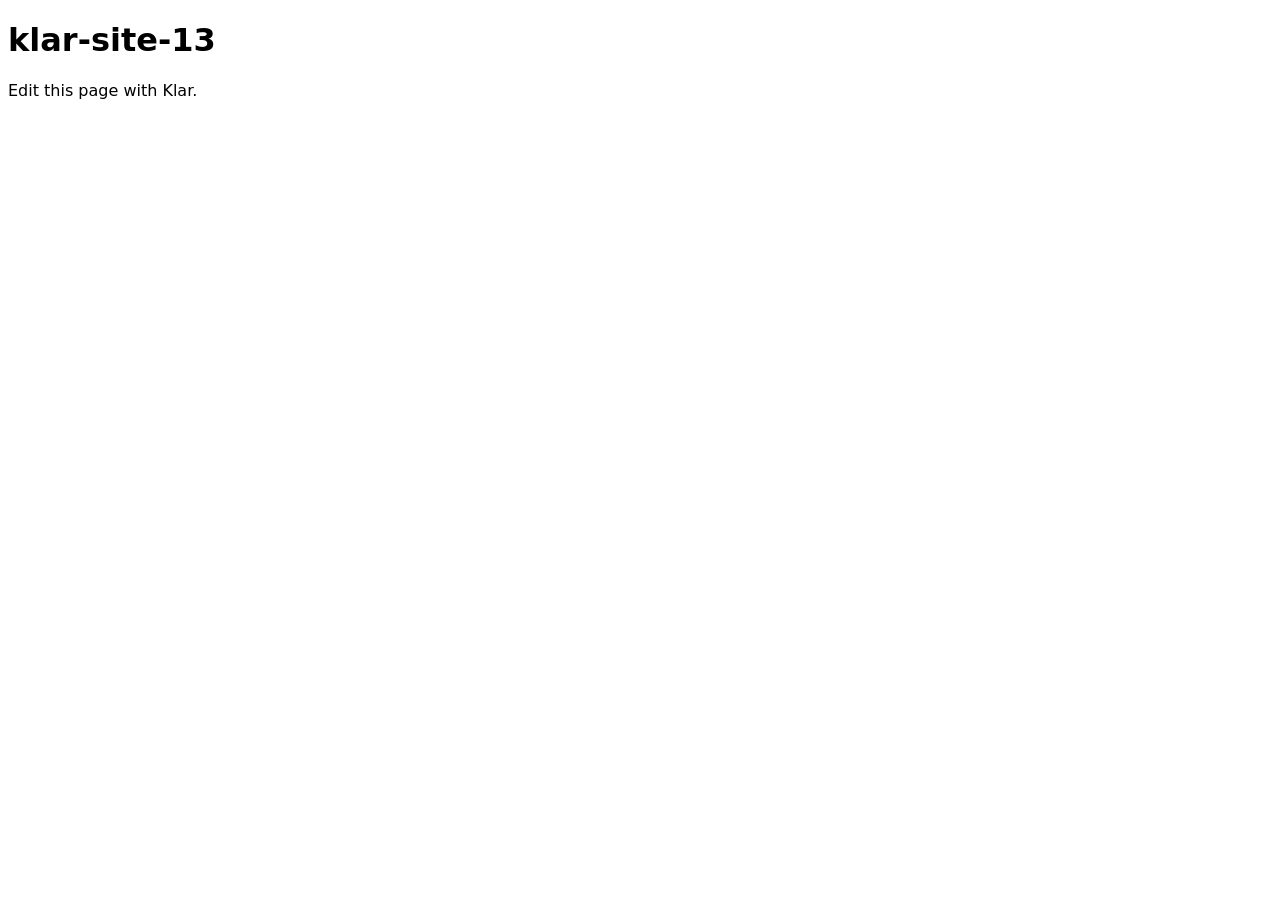
==== index.html @ 8d6b4e58 "Seed initial files via Klar" ====
<!DOCTYPE html>
<html lang="en">
  <head>
    <meta charset="UTF-8">
    <meta name="viewport" content="width=device-width, initial-scale=1.0">
    <title>klar-site-13</title>
    <link rel="stylesheet" href="style.css">
    <script src="script.js" defer></script>
  </head>
  <body>
    <h1>klar-site-13</h1>
    <p>Edit this page with Klar.</p>
  </body>
</html>
---- style.css ----
body {
  font-family: system-ui, sans-serif;
}
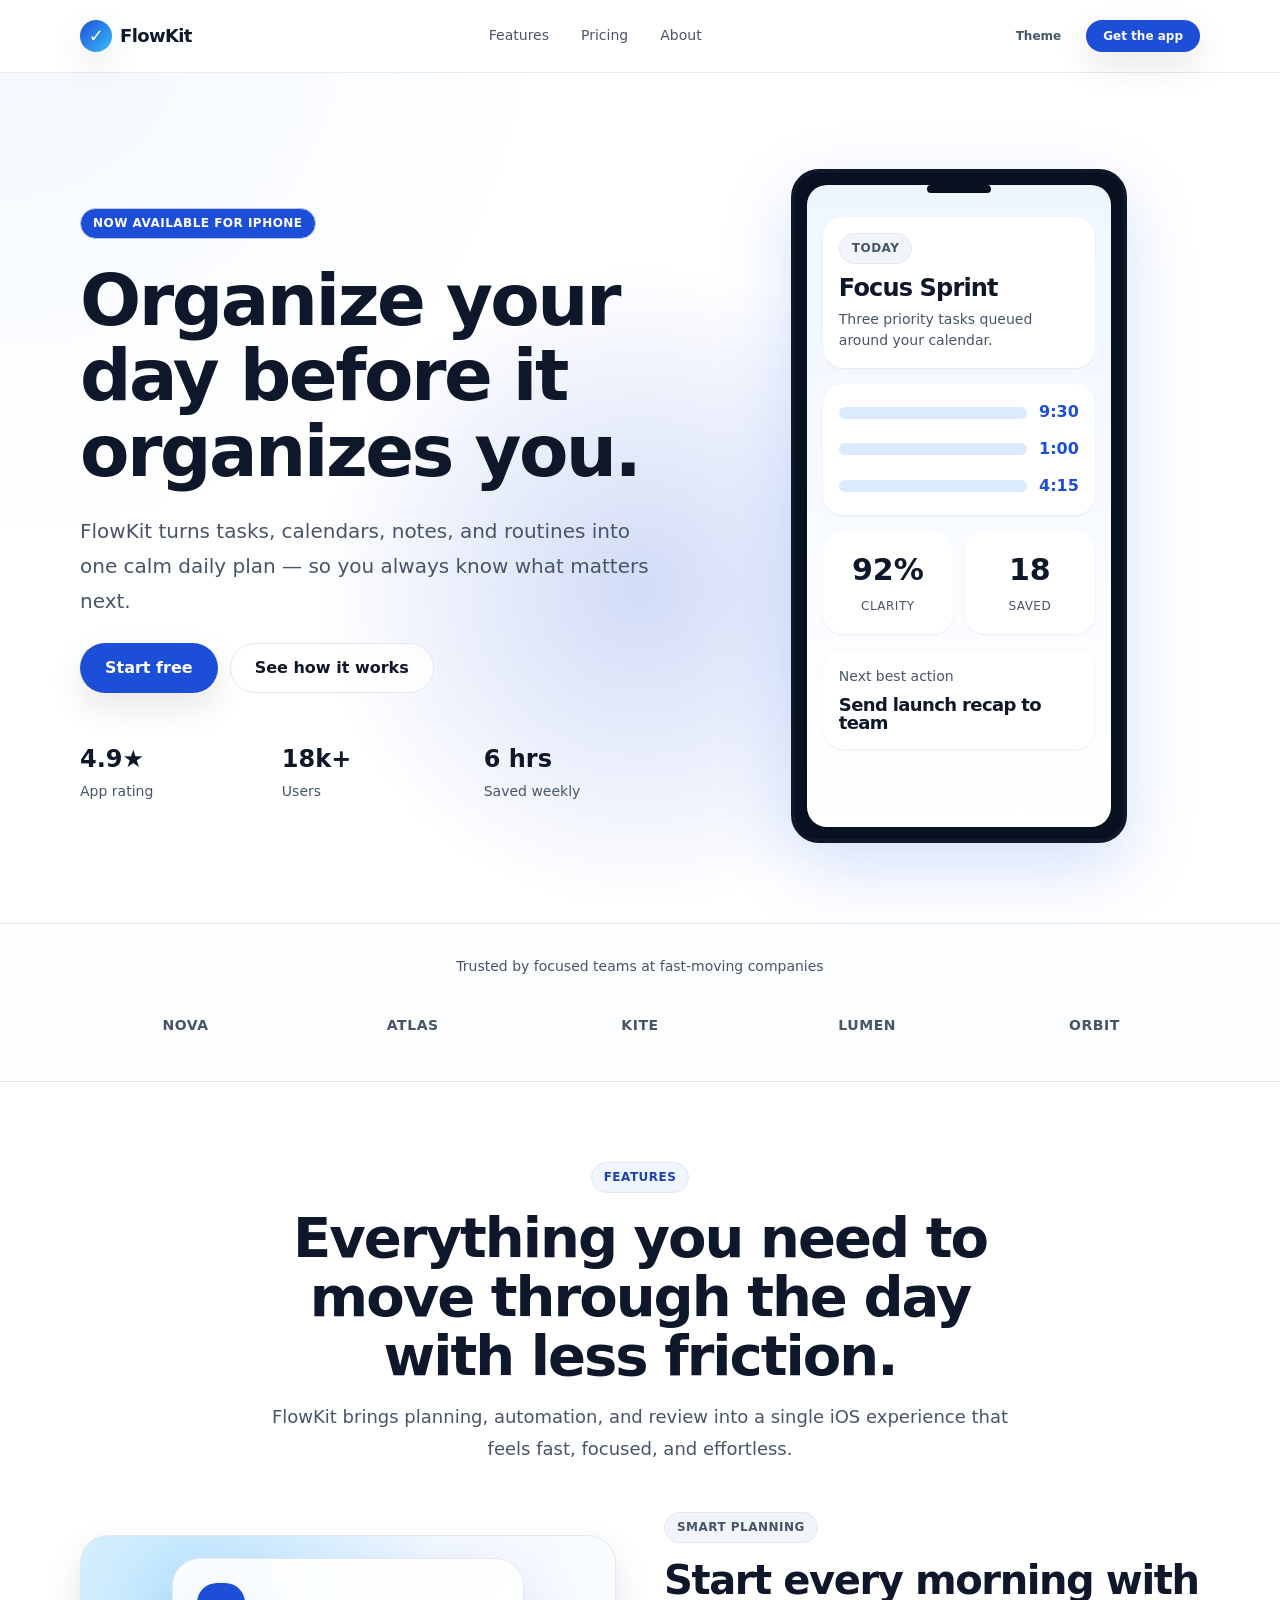
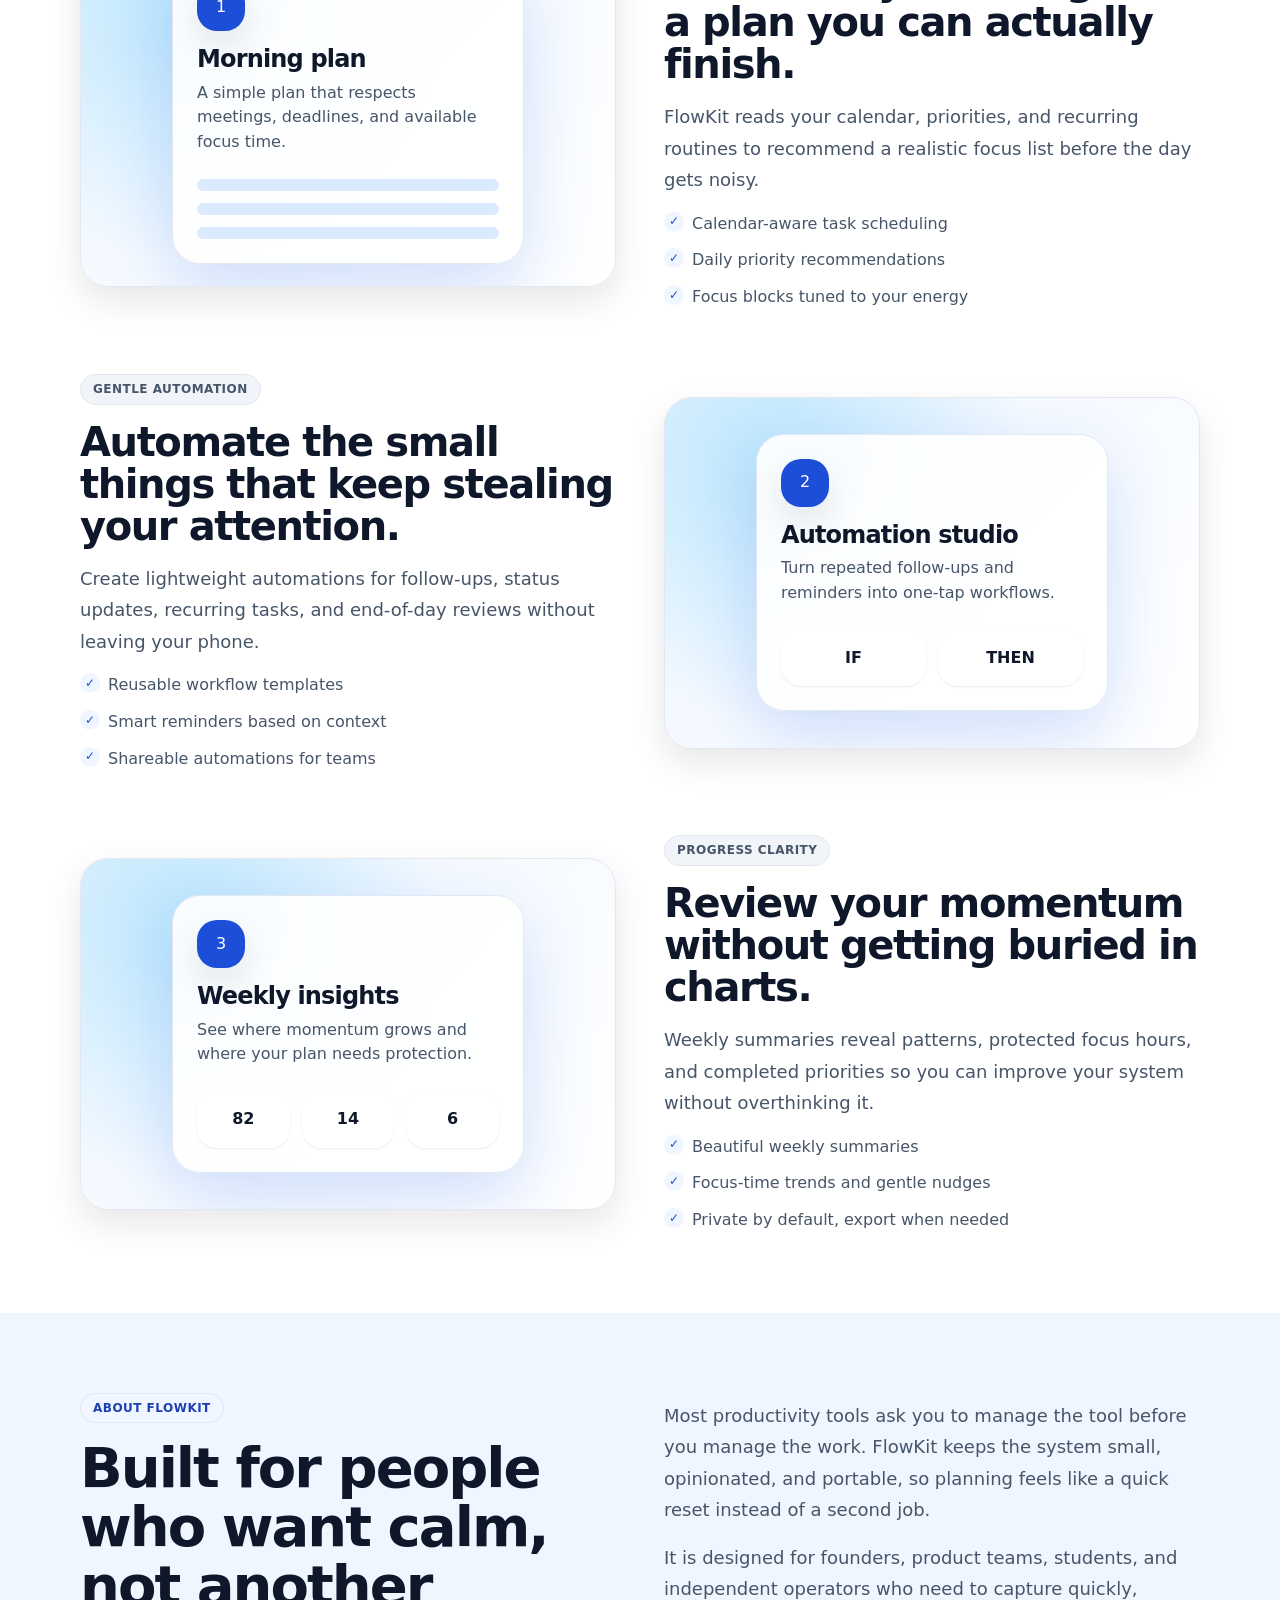
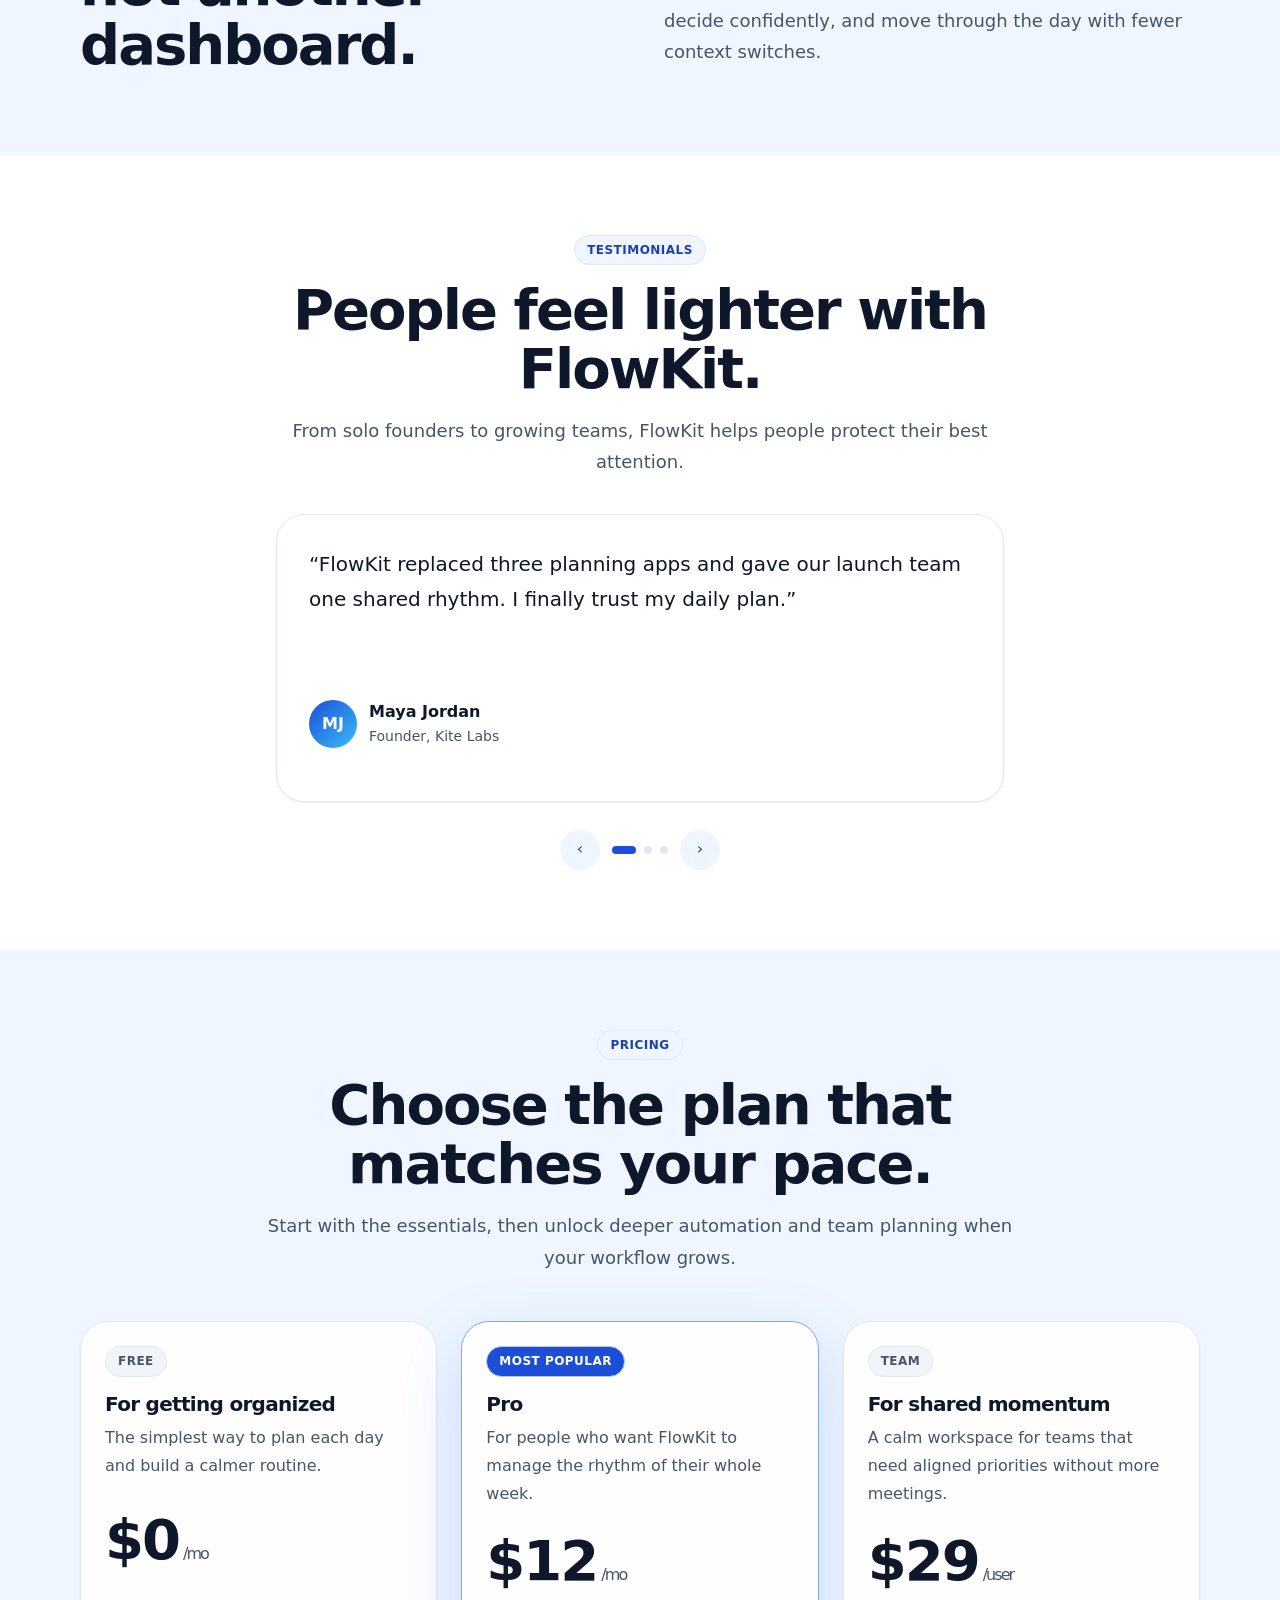
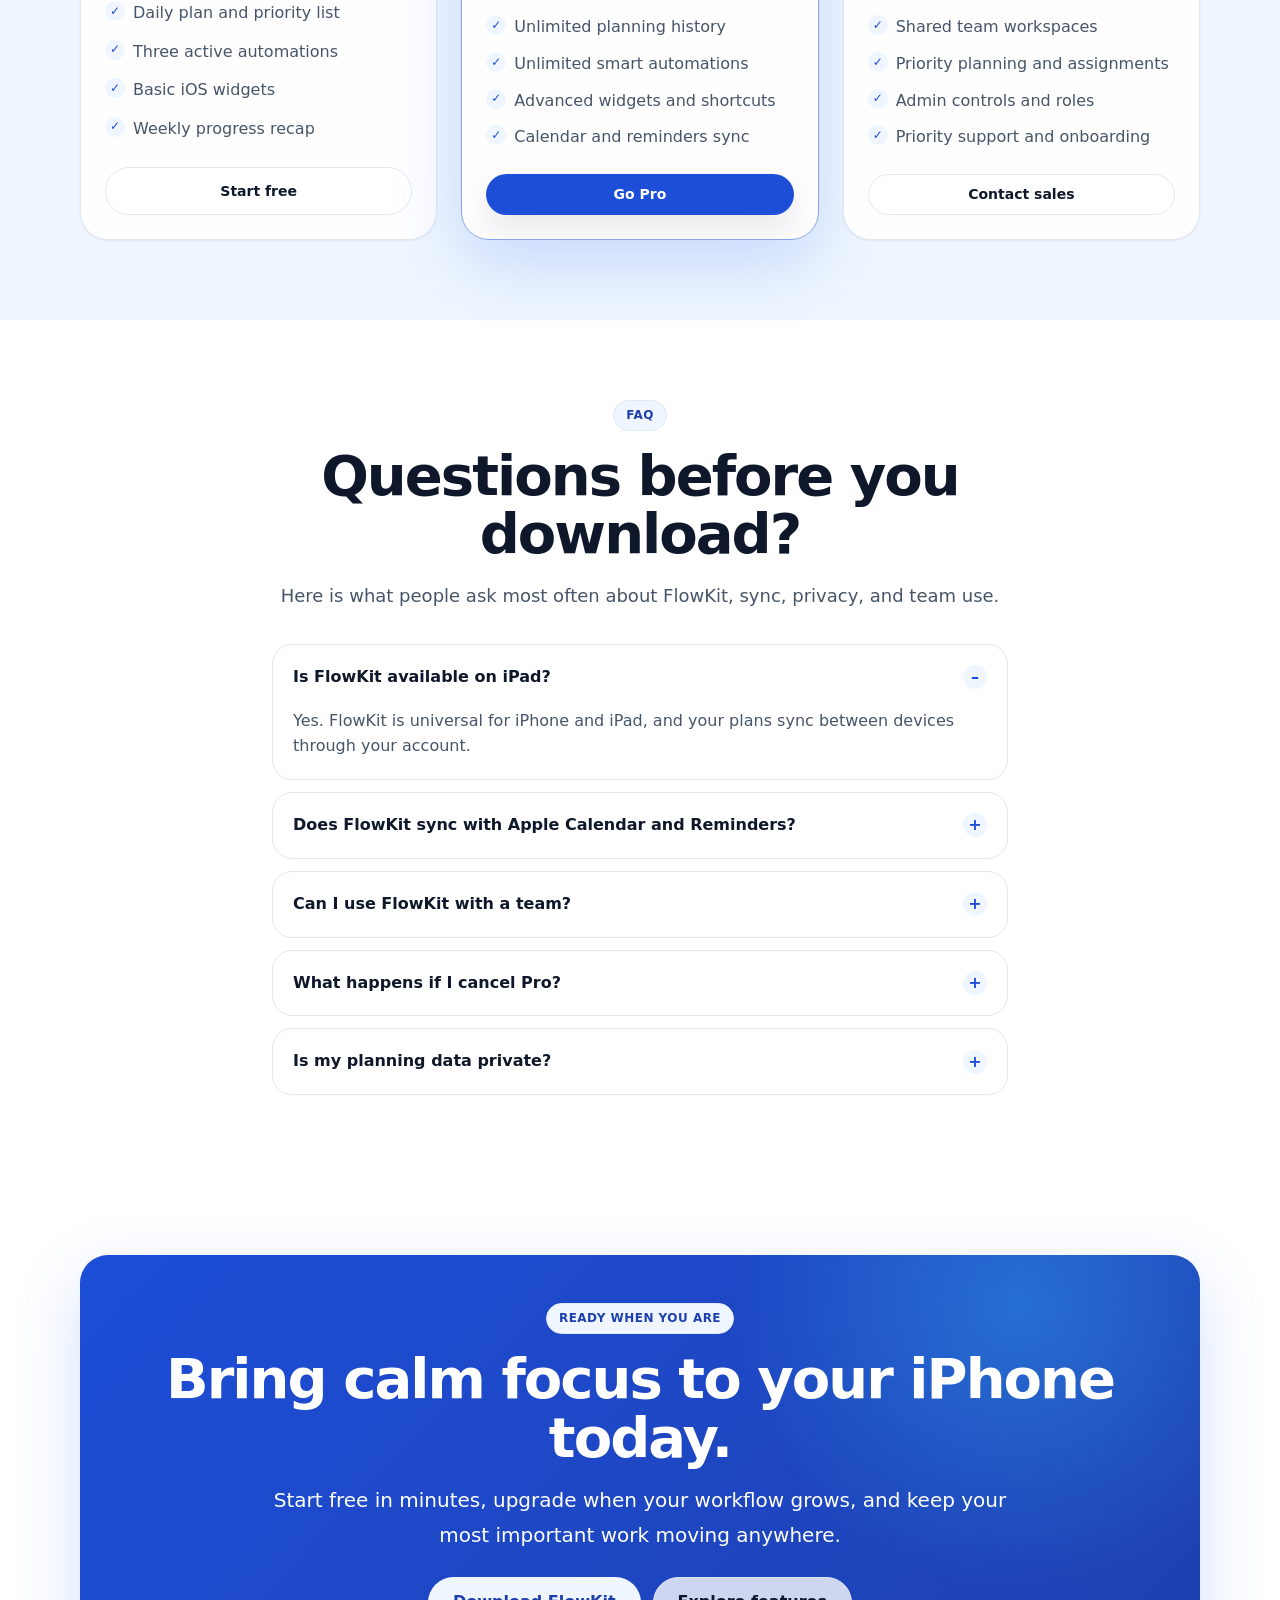
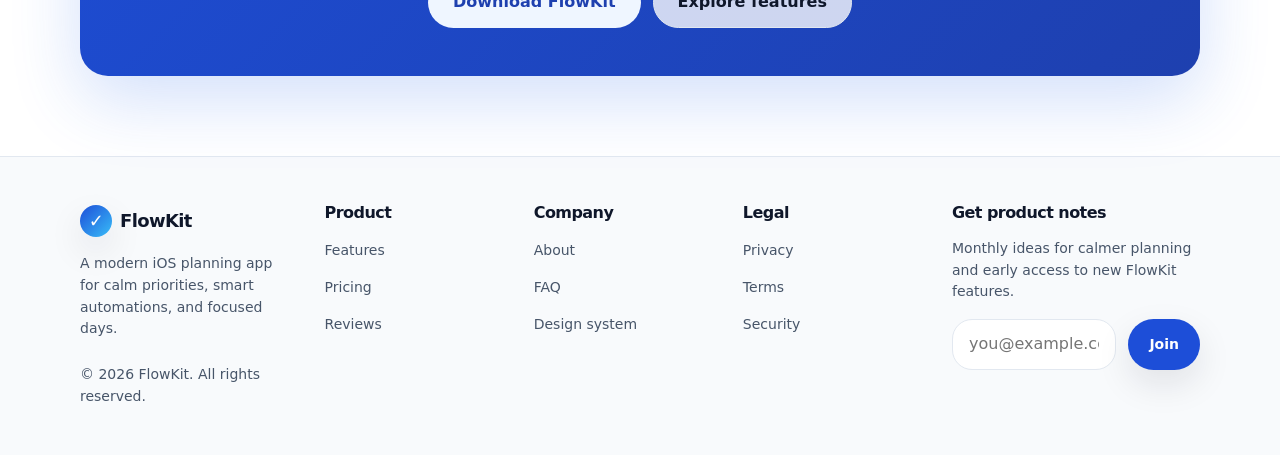
==== commit b70b7846: "Generate site via Klar (3 files)" ====
--- a/index.html
+++ b/index.html
@@ -1,14 +1,559 @@
 <!DOCTYPE html>
 <html lang="en">
-  <head>
-    <meta charset="UTF-8">
-    <meta name="viewport" content="width=device-width, initial-scale=1.0">
-    <title>klar-site-13</title>
-    <link rel="stylesheet" href="style.css">
-    <script src="script.js" defer></script>
-  </head>
-  <body>
-    <h1>klar-site-13</h1>
-    <p>Edit this page with Klar.</p>
-  </body>
+<head>
+  <meta charset="utf-8" />
+  <meta name="viewport" content="width=device-width, initial-scale=1" />
+  <meta name="description" content="FlowKit is a modern iOS app for calm planning, smart automation, and focused daily productivity." />
+  <title>FlowKit — Calm productivity for iPhone</title>
+  <link rel="stylesheet" href="/style.css" />
+</head>
+<body>
+  <header class="site-header">
+    <div class="container site-header__inner">
+      <a class="brand" href="index.html" aria-label="FlowKit home">
+        <span class="brand__mark" aria-hidden="true">✓</span>
+        FlowKit
+      </a>
+
+      <nav class="site-nav" aria-label="Primary navigation">
+        <a class="nav-link" href="#features">Features</a>
+        <a class="nav-link" href="#pricing">Pricing</a>
+        <a class="nav-link" href="#about">About</a>
+      </nav>
+
+      <div class="flex items-center gap-2">
+        <button class="btn btn-ghost btn-sm" type="button" aria-label="Toggle theme">Theme</button>
+        <a class="btn btn-primary btn-sm" href="#pricing">Get the app</a>
+        <button class="mobile-menu-toggle" type="button" aria-label="Open navigation" aria-controls="mobile-navigation" aria-expanded="false">☰</button>
+      </div>
+    </div>
+
+    <nav class="container mobile-nav" id="mobile-navigation" aria-label="Mobile navigation">
+      <a class="nav-link" href="#features">Features</a>
+      <a class="nav-link" href="#pricing">Pricing</a>
+      <a class="nav-link" href="#about">About</a>
+      <a class="btn btn-primary" href="#pricing">Get the app</a>
+    </nav>
+  </header>
+
+  <main>
+    <section class="hero" id="top">
+      <div class="container hero__inner">
+        <div class="hero__content">
+          <span class="badge badge-primary">Now available for iPhone</span>
+          <h1>Organize your day before it organizes you.</h1>
+          <p class="text-xl leading-relaxed text-muted-foreground">
+            FlowKit turns tasks, calendars, notes, and routines into one calm daily plan — so you always know what matters next.
+          </p>
+          <div class="hero__actions">
+            <a class="btn btn-primary btn-lg" href="#pricing">Start free</a>
+            <a class="btn btn-outline btn-lg" href="#features">See how it works</a>
+          </div>
+          <div class="grid grid-cols-3 gap-4 mt-6">
+            <div>
+              <strong class="block text-2xl">4.9★</strong>
+              <span class="text-sm text-muted-foreground">App rating</span>
+            </div>
+            <div>
+              <strong class="block text-2xl">18k+</strong>
+              <span class="text-sm text-muted-foreground">Users</span>
+            </div>
+            <div>
+              <strong class="block text-2xl">6 hrs</strong>
+              <span class="text-sm text-muted-foreground">Saved weekly</span>
+            </div>
+          </div>
+        </div>
+
+        <div class="hero__media">
+          <div class="phone-frame" aria-label="FlowKit iOS app screenshot">
+            <div class="app-screen">
+              <div class="app-screen__content">
+                <div class="app-card">
+                  <span class="badge badge-muted mb-3">Today</span>
+                  <h3 class="text-2xl">Focus Sprint</h3>
+                  <p class="text-sm text-muted-foreground mt-2">Three priority tasks queued around your calendar.</p>
+                </div>
+                <div class="app-card grid gap-3">
+                  <div class="flex items-center justify-between gap-3">
+                    <span class="app-pill w-full"></span>
+                    <strong class="text-primary">9:30</strong>
+                  </div>
+                  <div class="flex items-center justify-between gap-3">
+                    <span class="app-pill w-full"></span>
+                    <strong class="text-primary">1:00</strong>
+                  </div>
+                  <div class="flex items-center justify-between gap-3">
+                    <span class="app-pill w-full"></span>
+                    <strong class="text-primary">4:15</strong>
+                  </div>
+                </div>
+                <div class="grid grid-cols-2 gap-3">
+                  <div class="app-card text-center">
+                    <strong class="block text-3xl">92%</strong>
+                    <span class="text-xs text-muted-foreground uppercase tracking-wide">clarity</span>
+                  </div>
+                  <div class="app-card text-center">
+                    <strong class="block text-3xl">18</strong>
+                    <span class="text-xs text-muted-foreground uppercase tracking-wide">saved</span>
+                  </div>
+                </div>
+                <div class="app-card">
+                  <p class="text-sm text-muted-foreground">Next best action</p>
+                  <h4 class="text-lg mt-2">Send launch recap to team</h4>
+                </div>
+              </div>
+            </div>
+          </div>
+        </div>
+      </div>
+    </section>
+
+    <section class="logo-bar py-8" aria-label="Trusted companies">
+      <div class="container">
+        <p class="text-center text-sm text-muted-foreground mb-6">Trusted by focused teams at fast-moving companies</p>
+        <div class="logo-bar__grid">
+          <div class="company-logo">NOVA</div>
+          <div class="company-logo">ATLAS</div>
+          <div class="company-logo">KITE</div>
+          <div class="company-logo">LUMEN</div>
+          <div class="company-logo">ORBIT</div>
+        </div>
+      </div>
+    </section>
+
+    <section class="section" id="features">
+      <div class="container">
+        <div class="text-center max-w-3xl mx-auto mb-12">
+          <span class="badge mb-4">Features</span>
+          <h2>Everything you need to move through the day with less friction.</h2>
+          <p class="text-lg text-muted-foreground leading-relaxed mt-4">
+            FlowKit brings planning, automation, and review into a single iOS experience that feels fast, focused, and effortless.
+          </p>
+        </div>
+
+        <div class="feature-row">
+          <div class="feature-row__media">
+            <div class="feature-illustration">
+              <div class="feature-illustration__panel">
+                <span class="icon-bubble mb-4">1</span>
+                <h3>Morning plan</h3>
+                <p class="text-muted-foreground mt-2">A simple plan that respects meetings, deadlines, and available focus time.</p>
+                <div class="grid gap-3 mt-6">
+                  <div class="app-pill"></div>
+                  <div class="app-pill"></div>
+                  <div class="app-pill"></div>
+                </div>
+              </div>
+            </div>
+          </div>
+          <div class="feature-row__content">
+            <span class="badge badge-muted">Smart planning</span>
+            <h3 class="text-4xl">Start every morning with a plan you can actually finish.</h3>
+            <p class="text-lg text-muted-foreground leading-relaxed">
+              FlowKit reads your calendar, priorities, and recurring routines to recommend a realistic focus list before the day gets noisy.
+            </p>
+            <ul class="check-list">
+              <li>Calendar-aware task scheduling</li>
+              <li>Daily priority recommendations</li>
+              <li>Focus blocks tuned to your energy</li>
+            </ul>
+          </div>
+        </div>
+
+        <div class="feature-row feature-row--reverse">
+          <div class="feature-row__media">
+            <div class="feature-illustration">
+              <div class="feature-illustration__panel">
+                <span class="icon-bubble mb-4">2</span>
+                <h3>Automation studio</h3>
+                <p class="text-muted-foreground mt-2">Turn repeated follow-ups and reminders into one-tap workflows.</p>
+                <div class="grid grid-cols-2 gap-3 mt-6">
+                  <div class="app-card text-center"><strong>IF</strong></div>
+                  <div class="app-card text-center"><strong>THEN</strong></div>
+                </div>
+              </div>
+            </div>
+          </div>
+          <div class="feature-row__content">
+            <span class="badge badge-muted">Gentle automation</span>
+            <h3 class="text-4xl">Automate the small things that keep stealing your attention.</h3>
+            <p class="text-lg text-muted-foreground leading-relaxed">
+              Create lightweight automations for follow-ups, status updates, recurring tasks, and end-of-day reviews without leaving your phone.
+            </p>
+            <ul class="check-list">
+              <li>Reusable workflow templates</li>
+              <li>Smart reminders based on context</li>
+              <li>Shareable automations for teams</li>
+            </ul>
+          </div>
+        </div>
+
+        <div class="feature-row">
+          <div class="feature-row__media">
+            <div class="feature-illustration">
+              <div class="feature-illustration__panel">
+                <span class="icon-bubble mb-4">3</span>
+                <h3>Weekly insights</h3>
+                <p class="text-muted-foreground mt-2">See where momentum grows and where your plan needs protection.</p>
+                <div class="grid grid-cols-3 gap-3 mt-6">
+                  <div class="app-card text-center"><strong>82</strong></div>
+                  <div class="app-card text-center"><strong>14</strong></div>
+                  <div class="app-card text-center"><strong>6</strong></div>
+                </div>
+              </div>
+            </div>
+          </div>
+          <div class="feature-row__content">
+            <span class="badge badge-muted">Progress clarity</span>
+            <h3 class="text-4xl">Review your momentum without getting buried in charts.</h3>
+            <p class="text-lg text-muted-foreground leading-relaxed">
+              Weekly summaries reveal patterns, protected focus hours, and completed priorities so you can improve your system without overthinking it.
+            </p>
+            <ul class="check-list">
+              <li>Beautiful weekly summaries</li>
+              <li>Focus-time trends and gentle nudges</li>
+              <li>Private by default, export when needed</li>
+            </ul>
+          </div>
+        </div>
+      </div>
+    </section>
+
+    <section class="section bg-secondary" id="about">
+      <div class="container">
+        <div class="grid grid-cols-1 md:grid-cols-2 gap-12 md:items-center">
+          <div>
+            <span class="badge mb-4">About FlowKit</span>
+            <h2>Built for people who want calm, not another dashboard.</h2>
+          </div>
+          <div class="grid gap-4">
+            <p class="text-lg leading-relaxed text-muted-foreground">
+              Most productivity tools ask you to manage the tool before you manage the work. FlowKit keeps the system small, opinionated, and portable, so planning feels like a quick reset instead of a second job.
+            </p>
+            <p class="text-lg leading-relaxed text-muted-foreground">
+              It is designed for founders, product teams, students, and independent operators who need to capture quickly, decide confidently, and move through the day with fewer context switches.
+            </p>
+          </div>
+        </div>
+      </div>
+    </section>
+
+    <section class="section" id="testimonials">
+      <div class="container-narrow">
+        <div class="text-center mb-8">
+          <span class="badge mb-4">Testimonials</span>
+          <h2>People feel lighter with FlowKit.</h2>
+          <p class="text-lg text-muted-foreground leading-relaxed mt-4">
+            From solo founders to growing teams, FlowKit helps people protect their best attention.
+          </p>
+        </div>
+
+        <div class="carousel" aria-label="Customer testimonials">
+          <div class="carousel__track" id="testimonial-track">
+            <article class="carousel__slide">
+              <div class="card testimonial">
+                <p class="testimonial__quote">“FlowKit replaced three planning apps and gave our launch team one shared rhythm. I finally trust my daily plan.”</p>
+                <div class="testimonial__author">
+                  <span class="avatar">MJ</span>
+                  <div>
+                    <strong class="block">Maya Jordan</strong>
+                    <span class="text-sm text-muted-foreground">Founder, Kite Labs</span>
+                  </div>
+                </div>
+              </div>
+            </article>
+
+            <article class="carousel__slide">
+              <div class="card testimonial">
+                <p class="testimonial__quote">“The iOS widgets are brilliant. I can see the next important thing without opening Slack or checking another list.”</p>
+                <div class="testimonial__author">
+                  <span class="avatar">AL</span>
+                  <div>
+                    <strong class="block">Ari Lee</strong>
+                    <span class="text-sm text-muted-foreground">Design Lead, Nova Studio</span>
+                  </div>
+                </div>
+              </div>
+            </article>
+
+            <article class="carousel__slide">
+              <div class="card testimonial">
+                <p class="testimonial__quote">“Our team uses FlowKit for weekly priorities and lightweight automation. It is simple enough that everyone actually uses it.”</p>
+                <div class="testimonial__author">
+                  <span class="avatar">SR</span>
+                  <div>
+                    <strong class="block">Sam Rivera</strong>
+                    <span class="text-sm text-muted-foreground">Operations, Atlas Health</span>
+                  </div>
+                </div>
+              </div>
+            </article>
+          </div>
+
+          <div class="carousel__controls">
+            <button class="carousel__button" type="button" aria-label="Previous testimonial" data-carousel-prev>‹</button>
+            <div class="carousel__dots" aria-hidden="true">
+              <span class="carousel__dot is-active" data-carousel-dot></span>
+              <span class="carousel__dot" data-carousel-dot></span>
+              <span class="carousel__dot" data-carousel-dot></span>
+            </div>
+            <button class="carousel__button" type="button" aria-label="Next testimonial" data-carousel-next>›</button>
+          </div>
+        </div>
+      </div>
+    </section>
+
+    <section class="section bg-secondary" id="pricing">
+      <div class="container">
+        <div class="text-center max-w-3xl mx-auto mb-12">
+          <span class="badge mb-4">Pricing</span>
+          <h2>Choose the plan that matches your pace.</h2>
+          <p class="text-lg text-muted-foreground leading-relaxed mt-4">
+            Start with the essentials, then unlock deeper automation and team planning when your workflow grows.
+          </p>
+        </div>
+
+        <div class="grid grid-cols-1 md:grid-cols-3 gap-6">
+          <article class="card pricing-card">
+            <div>
+              <span class="badge badge-muted mb-4">Free</span>
+              <h3 class="card__title">For getting organized</h3>
+              <p class="card__text mt-2">The simplest way to plan each day and build a calmer routine.</p>
+            </div>
+            <div class="price">$0<span>/mo</span></div>
+            <ul class="check-list">
+              <li>Daily plan and priority list</li>
+              <li>Three active automations</li>
+              <li>Basic iOS widgets</li>
+              <li>Weekly progress recap</li>
+            </ul>
+            <a class="btn btn-outline w-full" href="#final-cta">Start free</a>
+          </article>
+
+          <article class="card pricing-card pricing-card--featured">
+            <div>
+              <span class="badge badge-primary mb-4">Most popular</span>
+              <h3 class="card__title">Pro</h3>
+              <p class="card__text mt-2">For people who want FlowKit to manage the rhythm of their whole week.</p>
+            </div>
+            <div class="price">$12<span>/mo</span></div>
+            <ul class="check-list">
+              <li>Unlimited planning history</li>
+              <li>Unlimited smart automations</li>
+              <li>Advanced widgets and shortcuts</li>
+              <li>Calendar and reminders sync</li>
+            </ul>
+            <a class="btn btn-primary w-full" href="#final-cta">Go Pro</a>
+          </article>
+
+          <article class="card pricing-card">
+            <div>
+              <span class="badge badge-muted mb-4">Team</span>
+              <h3 class="card__title">For shared momentum</h3>
+              <p class="card__text mt-2">A calm workspace for teams that need aligned priorities without more meetings.</p>
+            </div>
+            <div class="price">$29<span>/user</span></div>
+            <ul class="check-list">
+              <li>Shared team workspaces</li>
+              <li>Priority planning and assignments</li>
+              <li>Admin controls and roles</li>
+              <li>Priority support and onboarding</li>
+            </ul>
+            <a class="btn btn-outline w-full" href="#final-cta">Contact sales</a>
+          </article>
+        </div>
+      </div>
+    </section>
+
+    <section class="section" id="faq">
+      <div class="container-narrow">
+        <div class="text-center mb-8">
+          <span class="badge mb-4">FAQ</span>
+          <h2>Questions before you download?</h2>
+          <p class="text-lg text-muted-foreground leading-relaxed mt-4">
+            Here is what people ask most often about FlowKit, sync, privacy, and team use.
+          </p>
+        </div>
+
+        <div class="faq">
+          <div class="faq-item is-open">
+            <button class="faq-question" type="button" aria-expanded="true">Is FlowKit available on iPad?</button>
+            <div class="faq-answer">
+              Yes. FlowKit is universal for iPhone and iPad, and your plans sync between devices through your account.
+            </div>
+          </div>
+
+          <div class="faq-item">
+            <button class="faq-question" type="button" aria-expanded="false">Does FlowKit sync with Apple Calendar and Reminders?</button>
+            <div class="faq-answer">
+              Yes. FlowKit can use calendar availability and reminders to recommend realistic focus blocks. You control which calendars and lists are connected.
+            </div>
+          </div>
+
+          <div class="faq-item">
+            <button class="faq-question" type="button" aria-expanded="false">Can I use FlowKit with a team?</button>
+            <div class="faq-answer">
+              The Team plan includes shared workspaces, priority boards, assignments, and admin controls so teams can coordinate without adding more meetings.
+            </div>
+          </div>
+
+          <div class="faq-item">
+            <button class="faq-question" type="button" aria-expanded="false">What happens if I cancel Pro?</button>
+            <div class="faq-answer">
+              You keep your account and can continue on the Free plan. Pro automations pause, but your tasks, history, and plans remain available.
+            </div>
+          </div>
+
+          <div class="faq-item">
+            <button class="faq-question" type="button" aria-expanded="false">Is my planning data private?</button>
+            <div class="faq-answer">
+              Yes. FlowKit is private by default. Your personal tasks and calendar data are never sold, and team sharing only includes items you explicitly add to a shared workspace.
+            </div>
+          </div>
+        </div>
+      </div>
+    </section>
+
+    <section class="section" id="final-cta">
+      <div class="container">
+        <div class="cta text-center">
+          <span class="badge mb-4">Ready when you are</span>
+          <h2>Bring calm focus to your iPhone today.</h2>
+          <p class="text-xl leading-relaxed mt-4 mb-6 max-w-3xl mx-auto">
+            Start free in minutes, upgrade when your workflow grows, and keep your most important work moving anywhere.
+          </p>
+          <div class="flex flex-wrap justify-center gap-3">
+            <a class="btn btn-secondary btn-lg" href="#pricing">Download FlowKit</a>
+            <a class="btn btn-outline btn-lg" href="#features">Explore features</a>
+          </div>
+        </div>
+      </div>
+    </section>
+  </main>
+
+  <footer class="site-footer py-12">
+    <div class="container site-footer__grid">
+      <div>
+        <a class="brand mb-4" href="index.html" aria-label="FlowKit home">
+          <span class="brand__mark" aria-hidden="true">✓</span>
+          FlowKit
+        </a>
+        <p class="text-sm text-muted-foreground">
+          A modern iOS planning app for calm priorities, smart automations, and focused days.
+        </p>
+        <p class="text-sm text-muted-foreground mt-6">© 2026 FlowKit. All rights reserved.</p>
+      </div>
+
+      <div>
+        <h4 class="text-base mb-4">Product</h4>
+        <ul class="footer-list">
+          <li><a class="footer-link" href="#features">Features</a></li>
+          <li><a class="footer-link" href="#pricing">Pricing</a></li>
+          <li><a class="footer-link" href="#testimonials">Reviews</a></li>
+        </ul>
+      </div>
+
+      <div>
+        <h4 class="text-base mb-4">Company</h4>
+        <ul class="footer-list">
+          <li><a class="footer-link" href="#about">About</a></li>
+          <li><a class="footer-link" href="#faq">FAQ</a></li>
+          <li><a class="footer-link" href="design-system/design-system.html">Design system</a></li>
+        </ul>
+      </div>
+
+      <div>
+        <h4 class="text-base mb-4">Legal</h4>
+        <ul class="footer-list">
+          <li><a class="footer-link" href="#top">Privacy</a></li>
+          <li><a class="footer-link" href="#top">Terms</a></li>
+          <li><a class="footer-link" href="#top">Security</a></li>
+        </ul>
+      </div>
+
+      <div>
+        <h4 class="text-base mb-4">Get product notes</h4>
+        <p class="text-sm text-muted-foreground mb-4">Monthly ideas for calmer planning and early access to new FlowKit features.</p>
+        <form class="newsletter-form" action="#" method="post">
+          <label class="sr-only" for="newsletter-email">Email address</label>
+          <input class="input" id="newsletter-email" name="email" type="email" placeholder="you@example.com" required />
+          <button class="btn btn-primary" type="submit">Join</button>
+        </form>
+      </div>
+    </div>
+  </footer>
+
+  <script>
+    (function () {
+      var themeToggle = document.querySelector('[aria-label="Toggle theme"]');
+      if (themeToggle) {
+        themeToggle.addEventListener('click', function () {
+          document.documentElement.classList.toggle('dark');
+        });
+      }
+
+      var menuToggle = document.querySelector('.mobile-menu-toggle');
+      var mobileNav = document.getElementById('mobile-navigation');
+      if (menuToggle && mobileNav) {
+        menuToggle.addEventListener('click', function () {
+          var isOpen = mobileNav.classList.toggle('is-open');
+          menuToggle.setAttribute('aria-expanded', String(isOpen));
+          menuToggle.setAttribute('aria-label', isOpen ? 'Close navigation' : 'Open navigation');
+        });
+
+        mobileNav.querySelectorAll('a').forEach(function (link) {
+          link.addEventListener('click', function () {
+            mobileNav.classList.remove('is-open');
+            menuToggle.setAttribute('aria-expanded', 'false');
+            menuToggle.setAttribute('aria-label', 'Open navigation');
+          });
+        });
+      }
+
+      var track = document.getElementById('testimonial-track');
+      var dots = Array.prototype.slice.call(document.querySelectorAll('[data-carousel-dot]'));
+      var prev = document.querySelector('[data-carousel-prev]');
+      var next = document.querySelector('[data-carousel-next]');
+      var index = 0;
+      var total = dots.length;
+
+      function updateCarousel() {
+        if (!track) return;
+        track.style.transform = 'translateX(-' + (index * 100) + '%)';
+        dots.forEach(function (dot, dotIndex) {
+          dot.classList.toggle('is-active', dotIndex === index);
+        });
+      }
+
+      if (prev && next && track && total) {
+        prev.addEventListener('click', function () {
+          index = (index - 1 + total) % total;
+          updateCarousel();
+        });
+
+        next.addEventListener('click', function () {
+          index = (index + 1) % total;
+          updateCarousel();
+        });
+
+        dots.forEach(function (dot, dotIndex) {
+          dot.addEventListener('click', function () {
+            index = dotIndex;
+            updateCarousel();
+          });
+        });
+      }
+
+      document.querySelectorAll('.faq-question').forEach(function (button) {
+        button.addEventListener('click', function () {
+          var item = button.closest('.faq-item');
+          if (!item) return;
+          var isOpen = item.classList.toggle('is-open');
+          button.setAttribute('aria-expanded', String(isOpen));
+        });
+      });
+    })();
+  </script>
+</body>
 </html>
--- a/style.css
+++ b/style.css
@@ -1,3 +1,1409 @@
+/* Assumptions: single-page iOS app landing site; modern clean blue/white brand, system-ui typography, polished light/dark themes, inline SVG/remote placeholder imagery only. */
+
+/* ==========================================================================
+   Design tokens
+   ========================================================================== */
+
+:root {
+  --color-white: #ffffff;
+  --color-black: #07111f;
+  --color-blue-50: #eff6ff;
+  --color-blue-100: #dbeafe;
+  --color-blue-200: #bfdbfe;
+  --color-blue-500: #2563eb;
+  --color-blue-600: #1d4ed8;
+  --color-blue-700: #1e40af;
+  --color-sky-400: #38bdf8;
+  --color-slate-50: #f8fafc;
+  --color-slate-100: #f1f5f9;
+  --color-slate-200: #e2e8f0;
+  --color-slate-300: #cbd5e1;
+  --color-slate-500: #64748b;
+  --color-slate-600: #475569;
+  --color-slate-700: #334155;
+  --color-slate-900: #0f172a;
+  --color-red-500: #ef4444;
+  --color-green-500: #22c55e;
+
+  --background: var(--color-white);
+  --foreground: var(--color-slate-900);
+  --primary: var(--color-blue-600);
+  --primary-hover: var(--color-blue-700);
+  --primary-foreground: var(--color-white);
+  --secondary: var(--color-blue-50);
+  --secondary-foreground: var(--color-blue-700);
+  --muted: var(--color-slate-100);
+  --muted-foreground: var(--color-slate-600);
+  --accent: var(--color-sky-400);
+  --accent-foreground: var(--color-slate-900);
+  --destructive: var(--color-red-500);
+  --destructive-foreground: var(--color-white);
+  --success: var(--color-green-500);
+  --border: var(--color-slate-200);
+  --input: var(--color-slate-200);
+  --ring: var(--color-blue-500);
+  --card: var(--color-white);
+  --card-foreground: var(--color-slate-900);
+  --surface: var(--color-slate-50);
+  --surface-strong: var(--color-blue-100);
+
+  --font-sans: ui-sans-serif, system-ui, -apple-system, BlinkMacSystemFont, "Segoe UI", sans-serif;
+
+  --text-xs: 0.75rem;
+  --text-sm: 0.875rem;
+  --text-base: 1rem;
+  --text-lg: 1.125rem;
+  --text-xl: 1.25rem;
+  --text-2xl: 1.5rem;
+  --text-3xl: 1.875rem;
+  --text-4xl: 2.5rem;
+  --text-5xl: 3.5rem;
+  --text-6xl: 4.5rem;
+
+  --font-normal: 400;
+  --font-medium: 500;
+  --font-semibold: 650;
+  --font-bold: 750;
+
+  --leading-tight: 1.05;
+  --leading-snug: 1.18;
+  --leading-normal: 1.55;
+  --leading-relaxed: 1.75;
+
+  --tracking-tight: -0.035em;
+  --tracking-normal: 0;
+  --tracking-wide: 0.04em;
+  --tracking-wider: 0.1em;
+
+  --space-0: 0;
+  --space-1: 0.25rem;
+  --space-2: 0.5rem;
+  --space-3: 0.75rem;
+  --space-4: 1rem;
+  --space-5: 1.25rem;
+  --space-6: 1.5rem;
+  --space-8: 2rem;
+  --space-10: 2.5rem;
+  --space-12: 3rem;
+  --space-16: 4rem;
+  --space-20: 5rem;
+  --space-24: 6rem;
+
+  --content-narrow: 48rem;
+  --content-width: 72rem;
+  --content-wide: 80rem;
+  --header-height: 4.5rem;
+
+  --radius-none: 0;
+  --radius-sm: 0.5rem;
+  --radius-md: 0.875rem;
+  --radius-lg: 1.25rem;
+  --radius-xl: 1.75rem;
+  --radius-full: 999rem;
+
+  --border-0: 0;
+  --border-1: 1px;
+  --border-2: 2px;
+  --border-4: 4px;
+
+  --shadow-none: none;
+  --shadow-sm: 0 1px 2px rgb(15 23 42 / 0.08);
+  --shadow-md: 0 14px 35px rgb(15 23 42 / 0.10);
+  --shadow-lg: 0 24px 70px rgb(37 99 235 / 0.20);
+
+  --transition-fast: 160ms ease;
+  --transition: 220ms ease;
+}
+
+/* ==========================================================================
+   Reset & base
+   ========================================================================== */
+
+*,
+*::before,
+*::after {
+  box-sizing: border-box;
+}
+
+html {
+  min-height: 100%;
+  scroll-behavior: smooth;
+}
+
 body {
-  font-family: system-ui, sans-serif;
-}
+  margin: var(--space-0);
+  min-height: 100%;
+  background:
+    radial-gradient(circle at top left, color-mix(in srgb, var(--secondary) 78%, transparent), transparent 34rem),
+    var(--background);
+  color: var(--foreground);
+  font-family: var(--font-sans);
+  font-size: var(--text-base);
+  font-weight: var(--font-normal);
+  line-height: var(--leading-normal);
+  text-rendering: optimizeLegibility;
+  -webkit-font-smoothing: antialiased;
+}
+
+h1,
+h2,
+h3,
+h4,
+h5,
+h6,
+p {
+  margin: var(--space-0);
+}
+
+h1,
+h2,
+h3,
+h4 {
+  color: var(--foreground);
+  font-weight: var(--font-bold);
+  letter-spacing: var(--tracking-tight);
+  line-height: var(--leading-tight);
+}
+
+h1 {
+  font-size: clamp(var(--text-4xl), 8vw, var(--text-6xl));
+}
+
+h2 {
+  font-size: clamp(var(--text-3xl), 5vw, var(--text-5xl));
+}
+
+h3 {
+  font-size: var(--text-2xl);
+}
+
+h4 {
+  font-size: var(--text-xl);
+}
+
+a {
+  color: inherit;
+  text-decoration: none;
+}
+
+button,
+input,
+textarea,
+select {
+  font: inherit;
+}
+
+button {
+  border: var(--border-0);
+}
+
+img,
+svg {
+  display: block;
+  max-width: 100%;
+}
+
+:focus-visible {
+  outline: var(--border-2) solid var(--ring);
+  outline-offset: var(--space-1);
+}
+
+::selection {
+  background: var(--primary);
+  color: var(--primary-foreground);
+}
+
+/* ==========================================================================
+   Layout primitives
+   ========================================================================== */
+
+.container,
+.container-narrow,
+.container-wide {
+  width: 100%;
+  margin-right: auto;
+  margin-left: auto;
+  padding-right: var(--space-4);
+  padding-left: var(--space-4);
+}
+
+.container {
+  max-width: var(--content-width);
+}
+
+.container-narrow {
+  max-width: var(--content-narrow);
+}
+
+.container-wide {
+  max-width: var(--content-wide);
+}
+
+.section {
+  padding-top: var(--space-16);
+  padding-bottom: var(--space-16);
+}
+
+.grid {
+  display: grid;
+  gap: var(--space-6);
+}
+
+/* ==========================================================================
+   Semantic components
+   ========================================================================== */
+
+.site-header {
+  position: sticky;
+  top: var(--space-0);
+  z-index: 30;
+  min-height: var(--header-height);
+  border-bottom: var(--border-1) solid color-mix(in srgb, var(--border) 82%, transparent);
+  background: color-mix(in srgb, var(--background) 88%, transparent);
+  backdrop-filter: blur(18px);
+}
+
+.site-header__inner {
+  display: flex;
+  min-height: var(--header-height);
+  align-items: center;
+  justify-content: space-between;
+  gap: var(--space-4);
+}
+
+.brand {
+  display: inline-flex;
+  align-items: center;
+  gap: var(--space-2);
+  color: var(--foreground);
+  font-size: var(--text-lg);
+  font-weight: var(--font-bold);
+  letter-spacing: var(--tracking-tight);
+}
+
+.brand__mark {
+  display: inline-grid;
+  width: var(--space-8);
+  height: var(--space-8);
+  place-items: center;
+  border-radius: var(--radius-lg);
+  background: linear-gradient(135deg, var(--primary), var(--accent));
+  color: var(--primary-foreground);
+  box-shadow: var(--shadow-md);
+}
+
+.site-nav {
+  display: none;
+  align-items: center;
+  gap: var(--space-2);
+}
+
+.nav-link {
+  display: inline-flex;
+  align-items: center;
+  border-radius: var(--radius-full);
+  padding: var(--space-2) var(--space-3);
+  color: var(--muted-foreground);
+  font-size: var(--text-sm);
+  font-weight: var(--font-medium);
+  transition: color var(--transition-fast), background-color var(--transition-fast);
+}
+
+.nav-link:hover,
+.nav-link:focus-visible {
+  background: var(--secondary);
+  color: var(--primary);
+}
+
+.mobile-menu-toggle {
+  display: inline-flex;
+  width: var(--space-10);
+  height: var(--space-10);
+  align-items: center;
+  justify-content: center;
+  border-radius: var(--radius-full);
+  background: var(--secondary);
+  color: var(--secondary-foreground);
+  cursor: pointer;
+  transition: background-color var(--transition-fast), transform var(--transition-fast);
+}
+
+.mobile-menu-toggle:hover {
+  transform: translateY(calc(var(--space-1) * -1));
+}
+
+.mobile-nav {
+  display: none;
+  padding-bottom: var(--space-4);
+}
+
+.mobile-nav.is-open {
+  display: grid;
+  gap: var(--space-2);
+}
+
+.btn {
+  display: inline-flex;
+  min-height: var(--space-10);
+  align-items: center;
+  justify-content: center;
+  gap: var(--space-2);
+  border-radius: var(--radius-full);
+  padding: var(--space-3) var(--space-5);
+  border: var(--border-1) solid transparent;
+  font-size: var(--text-sm);
+  font-weight: var(--font-semibold);
+  line-height: var(--leading-tight);
+  cursor: pointer;
+  transition: transform var(--transition-fast), box-shadow var(--transition-fast), background-color var(--transition-fast), color var(--transition-fast), border-color var(--transition-fast);
+}
+
+.btn:hover {
+  transform: translateY(calc(var(--space-1) * -1));
+}
+
+.btn-primary {
+  background: var(--primary);
+  color: var(--primary-foreground);
+  box-shadow: var(--shadow-md);
+}
+
+.btn-primary:hover {
+  background: var(--primary-hover);
+  box-shadow: var(--shadow-lg);
+}
+
+.btn-secondary {
+  background: var(--secondary);
+  color: var(--secondary-foreground);
+}
+
+.btn-secondary:hover {
+  background: var(--surface-strong);
+}
+
+.btn-outline {
+  border-color: var(--border);
+  background: color-mix(in srgb, var(--background) 78%, transparent);
+  color: var(--foreground);
+}
+
+.btn-outline:hover {
+  border-color: var(--primary);
+  color: var(--primary);
+}
+
+.btn-ghost {
+  background: transparent;
+  color: var(--muted-foreground);
+}
+
+.btn-ghost:hover {
+  background: var(--secondary);
+  color: var(--primary);
+}
+
+.btn-lg {
+  min-height: var(--space-12);
+  padding: var(--space-4) var(--space-6);
+  font-size: var(--text-base);
+}
+
+.btn-sm {
+  min-height: var(--space-8);
+  padding: var(--space-2) var(--space-4);
+  font-size: var(--text-xs);
+}
+
+.badge {
+  display: inline-flex;
+  width: fit-content;
+  align-items: center;
+  gap: var(--space-2);
+  border: var(--border-1) solid var(--border);
+  border-radius: var(--radius-full);
+  padding: var(--space-2) var(--space-3);
+  background: var(--secondary);
+  color: var(--secondary-foreground);
+  font-size: var(--text-xs);
+  font-weight: var(--font-semibold);
+  letter-spacing: var(--tracking-wide);
+  line-height: var(--leading-tight);
+  text-transform: uppercase;
+}
+
+.badge-primary {
+  border-color: color-mix(in srgb, var(--primary) 22%, var(--border));
+  background: var(--primary);
+  color: var(--primary-foreground);
+}
+
+.badge-muted {
+  background: var(--muted);
+  color: var(--muted-foreground);
+}
+
+.card {
+  border: var(--border-1) solid var(--border);
+  border-radius: var(--radius-xl);
+  background: color-mix(in srgb, var(--card) 94%, transparent);
+  color: var(--card-foreground);
+  box-shadow: var(--shadow-sm);
+  overflow: hidden;
+}
+
+.card__header,
+.card__body,
+.card__footer {
+  padding: var(--space-6);
+}
+
+.card__title {
+  font-size: var(--text-xl);
+  font-weight: var(--font-bold);
+  letter-spacing: var(--tracking-tight);
+  line-height: var(--leading-snug);
+}
+
+.card__text {
+  color: var(--muted-foreground);
+  line-height: var(--leading-relaxed);
+}
+
+.hero {
+  position: relative;
+  overflow: hidden;
+  padding-top: var(--space-20);
+  padding-bottom: var(--space-16);
+}
+
+.hero::before {
+  content: "";
+  position: absolute;
+  inset: auto auto var(--space-0) 50%;
+  width: min(42rem, 88vw);
+  height: min(42rem, 88vw);
+  border-radius: var(--radius-full);
+  background: radial-gradient(circle, color-mix(in srgb, var(--primary) 20%, transparent), transparent 68%);
+  transform: translateX(-50%);
+  pointer-events: none;
+}
+
+.hero__inner {
+  position: relative;
+  display: grid;
+  align-items: center;
+  gap: var(--space-12);
+}
+
+.hero__content {
+  display: grid;
+  gap: var(--space-6);
+  text-align: center;
+}
+
+.hero__actions {
+  display: flex;
+  flex-wrap: wrap;
+  justify-content: center;
+  gap: var(--space-3);
+}
+
+.hero__media {
+  display: flex;
+  justify-content: center;
+}
+
+.phone-frame {
+  position: relative;
+  width: min(21rem, 100%);
+  border: var(--border-4) solid var(--foreground);
+  border-radius: var(--radius-xl);
+  padding: var(--space-3);
+  background: var(--color-black);
+  box-shadow: var(--shadow-lg);
+}
+
+.phone-frame::before {
+  content: "";
+  position: absolute;
+  top: var(--space-3);
+  left: 50%;
+  width: var(--space-16);
+  height: var(--space-2);
+  border-radius: var(--radius-full);
+  background: var(--color-black);
+  transform: translateX(-50%);
+  z-index: 2;
+}
+
+.app-screen {
+  overflow: hidden;
+  aspect-ratio: 9 / 19;
+  border-radius: var(--radius-lg);
+  background: linear-gradient(180deg, var(--blue-screen-start, var(--color-blue-50)), var(--background));
+}
+
+.app-screen__content {
+  display: grid;
+  gap: var(--space-4);
+  padding: var(--space-8) var(--space-4) var(--space-4);
+}
+
+.app-card {
+  border-radius: var(--radius-lg);
+  padding: var(--space-4);
+  background: var(--card);
+  box-shadow: var(--shadow-sm);
+}
+
+.app-pill {
+  height: var(--space-3);
+  border-radius: var(--radius-full);
+  background: var(--surface-strong);
+}
+
+.logo-bar {
+  border-top: var(--border-1) solid var(--border);
+  border-bottom: var(--border-1) solid var(--border);
+  background: color-mix(in srgb, var(--background) 82%, var(--secondary));
+}
+
+.logo-bar__grid {
+  display: grid;
+  grid-template-columns: repeat(2, minmax(0, 1fr));
+  gap: var(--space-4);
+  align-items: center;
+}
+
+.company-logo {
+  display: flex;
+  min-height: var(--space-12);
+  align-items: center;
+  justify-content: center;
+  border-radius: var(--radius-lg);
+  color: var(--muted-foreground);
+  font-size: var(--text-sm);
+  font-weight: var(--font-bold);
+  letter-spacing: var(--tracking-wide);
+}
+
+.feature-row {
+  display: grid;
+  align-items: center;
+  gap: var(--space-8);
+}
+
+.feature-row + .feature-row {
+  margin-top: var(--space-16);
+}
+
+.feature-row__content {
+  display: grid;
+  gap: var(--space-4);
+}
+
+.feature-illustration {
+  display: grid;
+  min-height: 22rem;
+  place-items: center;
+  border: var(--border-1) solid var(--border);
+  border-radius: var(--radius-xl);
+  background:
+    radial-gradient(circle at 20% 20%, color-mix(in srgb, var(--accent) 28%, transparent), transparent 16rem),
+    linear-gradient(135deg, var(--secondary), var(--background));
+  box-shadow: var(--shadow-md);
+  overflow: hidden;
+}
+
+.feature-illustration__panel {
+  width: min(22rem, 82%);
+  border: var(--border-1) solid var(--border);
+  border-radius: var(--radius-xl);
+  padding: var(--space-6);
+  background: color-mix(in srgb, var(--card) 90%, transparent);
+  box-shadow: var(--shadow-lg);
+}
+
+.icon-bubble {
+  display: inline-grid;
+  width: var(--space-12);
+  height: var(--space-12);
+  place-items: center;
+  border-radius: var(--radius-lg);
+  background: var(--primary);
+  color: var(--primary-foreground);
+  box-shadow: var(--shadow-md);
+}
+
+.check-list {
+  display: grid;
+  gap: var(--space-3);
+  padding: var(--space-0);
+  margin: var(--space-0);
+  list-style: none;
+}
+
+.check-list li {
+  display: flex;
+  gap: var(--space-2);
+  color: var(--muted-foreground);
+}
+
+.check-list li::before {
+  content: "✓";
+  display: inline-grid;
+  width: var(--space-5);
+  height: var(--space-5);
+  flex: 0 0 auto;
+  place-items: center;
+  border-radius: var(--radius-full);
+  background: var(--secondary);
+  color: var(--primary);
+  font-size: var(--text-xs);
+  font-weight: var(--font-bold);
+}
+
+.carousel {
+  position: relative;
+  overflow: hidden;
+}
+
+.carousel__track {
+  display: flex;
+  transition: transform var(--transition);
+}
+
+.carousel__slide {
+  flex: 0 0 100%;
+  padding: var(--space-1);
+}
+
+.carousel__controls {
+  display: flex;
+  align-items: center;
+  justify-content: center;
+  gap: var(--space-3);
+  margin-top: var(--space-6);
+}
+
+.carousel__button {
+  display: inline-flex;
+  width: var(--space-10);
+  height: var(--space-10);
+  align-items: center;
+  justify-content: center;
+  border-radius: var(--radius-full);
+  background: var(--secondary);
+  color: var(--secondary-foreground);
+  cursor: pointer;
+  transition: background-color var(--transition-fast), transform var(--transition-fast);
+}
+
+.carousel__button:hover {
+  background: var(--surface-strong);
+  transform: translateY(calc(var(--space-1) * -1));
+}
+
+.carousel__dots {
+  display: flex;
+  gap: var(--space-2);
+}
+
+.carousel__dot {
+  width: var(--space-2);
+  height: var(--space-2);
+  border-radius: var(--radius-full);
+  background: var(--border);
+}
+
+.carousel__dot.is-active {
+  width: var(--space-6);
+  background: var(--primary);
+}
+
+.testimonial {
+  display: grid;
+  gap: var(--space-6);
+  min-height: 18rem;
+  padding: var(--space-8);
+}
+
+.testimonial__quote {
+  color: var(--foreground);
+  font-size: var(--text-xl);
+  line-height: var(--leading-relaxed);
+}
+
+.testimonial__author {
+  display: flex;
+  align-items: center;
+  gap: var(--space-3);
+}
+
+.avatar {
+  display: inline-grid;
+  width: var(--space-12);
+  height: var(--space-12);
+  place-items: center;
+  border-radius: var(--radius-full);
+  background: linear-gradient(135deg, var(--primary), var(--accent));
+  color: var(--primary-foreground);
+  font-weight: var(--font-bold);
+}
+
+.pricing-card {
+  position: relative;
+  display: grid;
+  gap: var(--space-6);
+  padding: var(--space-6);
+}
+
+.pricing-card--featured {
+  border-color: color-mix(in srgb, var(--primary) 45%, var(--border));
+  box-shadow: var(--shadow-lg);
+}
+
+.price {
+  display: flex;
+  align-items: baseline;
+  gap: var(--space-1);
+  color: var(--foreground);
+  font-size: var(--text-5xl);
+  font-weight: var(--font-bold);
+  letter-spacing: var(--tracking-tight);
+  line-height: var(--leading-tight);
+}
+
+.price span {
+  color: var(--muted-foreground);
+  font-size: var(--text-base);
+  font-weight: var(--font-medium);
+}
+
+.faq {
+  display: grid;
+  gap: var(--space-3);
+}
+
+.faq-item {
+  border: var(--border-1) solid var(--border);
+  border-radius: var(--radius-lg);
+  background: var(--card);
+  overflow: hidden;
+}
+
+.faq-question {
+  display: flex;
+  width: 100%;
+  align-items: center;
+  justify-content: space-between;
+  gap: var(--space-4);
+  padding: var(--space-5);
+  background: transparent;
+  color: var(--foreground);
+  font-weight: var(--font-semibold);
+  text-align: left;
+  cursor: pointer;
+}
+
+.faq-question::after {
+  content: "+";
+  display: inline-grid;
+  width: var(--space-6);
+  height: var(--space-6);
+  flex: 0 0 auto;
+  place-items: center;
+  border-radius: var(--radius-full);
+  background: var(--secondary);
+  color: var(--primary);
+  font-weight: var(--font-bold);
+}
+
+.faq-item.is-open .faq-question::after {
+  content: "–";
+}
+
+.faq-answer {
+  display: none;
+  padding: var(--space-0) var(--space-5) var(--space-5);
+  color: var(--muted-foreground);
+}
+
+.faq-item.is-open .faq-answer {
+  display: block;
+}
+
+.cta {
+  position: relative;
+  overflow: hidden;
+  border-radius: var(--radius-xl);
+  padding: var(--space-12);
+  background:
+    radial-gradient(circle at 84% 12%, color-mix(in srgb, var(--accent) 35%, transparent), transparent 18rem),
+    linear-gradient(135deg, var(--primary), var(--primary-hover));
+  color: var(--primary-foreground);
+  box-shadow: var(--shadow-lg);
+}
+
+.cta h2,
+.cta p {
+  color: var(--primary-foreground);
+}
+
+.cta-link {
+  display: inline-flex;
+  align-items: center;
+  gap: var(--space-2);
+  color: var(--primary);
+  font-weight: var(--font-semibold);
+  transition: gap var(--transition-fast), color var(--transition-fast);
+}
+
+.cta-link:hover {
+  gap: var(--space-3);
+  color: var(--primary-hover);
+}
+
+.site-footer {
+  border-top: var(--border-1) solid var(--border);
+  background: var(--surface);
+  color: var(--muted-foreground);
+}
+
+.site-footer__grid {
+  display: grid;
+  gap: var(--space-8);
+}
+
+.footer-link {
+  display: inline-flex;
+  color: var(--muted-foreground);
+  font-size: var(--text-sm);
+  transition: color var(--transition-fast);
+}
+
+.footer-link:hover {
+  color: var(--primary);
+}
+
+.footer-list {
+  display: grid;
+  gap: var(--space-3);
+  padding: var(--space-0);
+  margin: var(--space-0);
+  list-style: none;
+}
+
+.newsletter-form {
+  display: flex;
+  flex-direction: column;
+  gap: var(--space-3);
+}
+
+.field {
+  display: grid;
+  gap: var(--space-2);
+}
+
+.label {
+  color: var(--foreground);
+  font-size: var(--text-sm);
+  font-weight: var(--font-semibold);
+}
+
+.input,
+.textarea,
+.select {
+  width: 100%;
+  border: var(--border-1) solid var(--input);
+  border-radius: var(--radius-lg);
+  padding: var(--space-3) var(--space-4);
+  background: var(--background);
+  color: var(--foreground);
+  transition: border-color var(--transition-fast), box-shadow var(--transition-fast);
+}
+
+.input:focus,
+.textarea:focus,
+.select:focus {
+  border-color: var(--ring);
+  box-shadow: 0 0 0 var(--space-1) color-mix(in srgb, var(--ring) 16%, transparent);
+  outline: none;
+}
+
+.textarea {
+  min-height: 9rem;
+  resize: vertical;
+}
+
+.prose {
+  color: var(--foreground);
+  font-size: var(--text-base);
+  line-height: var(--leading-relaxed);
+}
+
+.prose > * + * {
+  margin-top: var(--space-5);
+}
+
+.prose h1,
+.prose h2,
+.prose h3 {
+  margin-top: var(--space-8);
+}
+
+.prose h1 {
+  font-size: var(--text-4xl);
+}
+
+.prose h2 {
+  font-size: var(--text-3xl);
+}
+
+.prose h3 {
+  font-size: var(--text-2xl);
+}
+
+.prose p,
+.prose li {
+  color: var(--muted-foreground);
+}
+
+.prose a {
+  color: var(--primary);
+  font-weight: var(--font-semibold);
+  text-decoration: underline;
+  text-underline-offset: var(--space-1);
+}
+
+.prose ul,
+.prose ol {
+  padding-left: var(--space-6);
+}
+
+.prose blockquote {
+  border-left: var(--border-4) solid var(--primary);
+  margin-left: var(--space-0);
+  padding: var(--space-4) var(--space-6);
+  border-radius: var(--radius-md);
+  background: var(--secondary);
+  color: var(--foreground);
+  font-size: var(--text-xl);
+}
+
+.prose code {
+  border-radius: var(--radius-sm);
+  padding: var(--space-1) var(--space-2);
+  background: var(--muted);
+  color: var(--foreground);
+  font-size: var(--text-sm);
+}
+
+.prose img {
+  border-radius: var(--radius-xl);
+  box-shadow: var(--shadow-md);
+}
+
+/* ==========================================================================
+   Utility classes
+   ========================================================================== */
+
+/* Background color */
+.bg-background { background-color: var(--background); }
+.bg-foreground { background-color: var(--foreground); }
+.bg-primary { background-color: var(--primary); }
+.bg-secondary { background-color: var(--secondary); }
+.bg-muted { background-color: var(--muted); }
+.bg-accent { background-color: var(--accent); }
+.bg-card { background-color: var(--card); }
+.bg-surface { background-color: var(--surface); }
+.bg-destructive { background-color: var(--destructive); }
+.bg-transparent { background-color: transparent; }
+
+/* Text color */
+.text-foreground { color: var(--foreground); }
+.text-background { color: var(--background); }
+.text-primary { color: var(--primary); }
+.text-primary-foreground { color: var(--primary-foreground); }
+.text-secondary-foreground { color: var(--secondary-foreground); }
+.text-muted-foreground { color: var(--muted-foreground); }
+.text-accent-foreground { color: var(--accent-foreground); }
+.text-destructive { color: var(--destructive); }
+.text-white { color: var(--color-white); }
+.text-black { color: var(--color-black); }
+
+/* Border */
+.border-0 { border-width: var(--border-0); }
+.border { border: var(--border-1) solid var(--border); }
+.border-2 { border: var(--border-2) solid var(--border); }
+.border-4 { border: var(--border-4) solid var(--border); }
+.border-t { border-top: var(--border-1) solid var(--border); }
+.border-b { border-bottom: var(--border-1) solid var(--border); }
+.border-l-4 { border-left: var(--border-4) solid var(--border); }
+.border-muted { border-color: var(--border); }
+.border-foreground { border-color: var(--foreground); }
+.border-primary { border-color: var(--primary); }
+.border-transparent { border-color: transparent; }
+
+/* Font size */
+.text-xs { font-size: var(--text-xs); }
+.text-sm { font-size: var(--text-sm); }
+.text-base { font-size: var(--text-base); }
+.text-lg { font-size: var(--text-lg); }
+.text-xl { font-size: var(--text-xl); }
+.text-2xl { font-size: var(--text-2xl); }
+.text-3xl { font-size: var(--text-3xl); }
+.text-4xl { font-size: var(--text-4xl); }
+.text-5xl { font-size: var(--text-5xl); }
+.text-6xl { font-size: var(--text-6xl); }
+
+/* Font weight */
+.font-normal { font-weight: var(--font-normal); }
+.font-medium { font-weight: var(--font-medium); }
+.font-semibold { font-weight: var(--font-semibold); }
+.font-bold { font-weight: var(--font-bold); }
+
+/* Line height */
+.leading-tight { line-height: var(--leading-tight); }
+.leading-snug { line-height: var(--leading-snug); }
+.leading-normal { line-height: var(--leading-normal); }
+.leading-relaxed { line-height: var(--leading-relaxed); }
+
+/* Letter spacing */
+.tracking-tight { letter-spacing: var(--tracking-tight); }
+.tracking-normal { letter-spacing: var(--tracking-normal); }
+.tracking-wide { letter-spacing: var(--tracking-wide); }
+.tracking-wider { letter-spacing: var(--tracking-wider); }
+
+/* Text */
+.text-left { text-align: left; }
+.text-center { text-align: center; }
+.text-right { text-align: right; }
+.uppercase { text-transform: uppercase; }
+.italic { font-style: italic; }
+.underline { text-decoration: underline; }
+.font-sans { font-family: var(--font-sans); }
+.truncate {
+  overflow: hidden;
+  text-overflow: ellipsis;
+  white-space: nowrap;
+}
+
+/* Display */
+.block { display: block; }
+.inline-block { display: inline-block; }
+.inline { display: inline; }
+.flex { display: flex; }
+.inline-flex { display: inline-flex; }
+.grid { display: grid; }
+.hidden { display: none; }
+
+/* Flexbox */
+.flex-row { flex-direction: row; }
+.flex-col { flex-direction: column; }
+.flex-wrap { flex-wrap: wrap; }
+.flex-1 { flex: 1 1 0%; }
+.flex-shrink-0 { flex-shrink: 0; }
+.items-start { align-items: flex-start; }
+.items-center { align-items: center; }
+.items-end { align-items: flex-end; }
+.justify-start { justify-content: flex-start; }
+.justify-center { justify-content: center; }
+.justify-between { justify-content: space-between; }
+.justify-end { justify-content: flex-end; }
+
+/* Grid columns */
+.grid-cols-1 { grid-template-columns: repeat(1, minmax(0, 1fr)); }
+.grid-cols-2 { grid-template-columns: repeat(2, minmax(0, 1fr)); }
+.grid-cols-3 { grid-template-columns: repeat(3, minmax(0, 1fr)); }
+.col-span-1 { grid-column: span 1 / span 1; }
+.col-span-2 { grid-column: span 2 / span 2; }
+.col-span-full { grid-column: 1 / -1; }
+
+/* Gap */
+.gap-1 { gap: var(--space-1); }
+.gap-2 { gap: var(--space-2); }
+.gap-3 { gap: var(--space-3); }
+.gap-4 { gap: var(--space-4); }
+.gap-5 { gap: var(--space-5); }
+.gap-6 { gap: var(--space-6); }
+.gap-8 { gap: var(--space-8); }
+.gap-10 { gap: var(--space-10); }
+.gap-12 { gap: var(--space-12); }
+
+/* Margin */
+.mx-auto { margin-right: auto; margin-left: auto; }
+.m-0 { margin: var(--space-0); }
+.m-4 { margin: var(--space-4); }
+.m-6 { margin: var(--space-6); }
+.m-8 { margin: var(--space-8); }
+.mx-0 { margin-right: var(--space-0); margin-left: var(--space-0); }
+.mx-4 { margin-right: var(--space-4); margin-left: var(--space-4); }
+.mx-6 { margin-right: var(--space-6); margin-left: var(--space-6); }
+.mx-8 { margin-right: var(--space-8); margin-left: var(--space-8); }
+.my-0 { margin-top: var(--space-0); margin-bottom: var(--space-0); }
+.my-4 { margin-top: var(--space-4); margin-bottom: var(--space-4); }
+.my-8 { margin-top: var(--space-8); margin-bottom: var(--space-8); }
+.my-12 { margin-top: var(--space-12); margin-bottom: var(--space-12); }
+.mt-0 { margin-top: var(--space-0); }
+.mt-2 { margin-top: var(--space-2); }
+.mt-4 { margin-top: var(--space-4); }
+.mt-6 { margin-top: var(--space-6); }
+.mt-8 { margin-top: var(--space-8); }
+.mt-12 { margin-top: var(--space-12); }
+.mt-16 { margin-top: var(--space-16); }
+.mr-0 { margin-right: var(--space-0); }
+.mr-4 { margin-right: var(--space-4); }
+.mr-6 { margin-right: var(--space-6); }
+.mr-8 { margin-right: var(--space-8); }
+.mb-0 { margin-bottom: var(--space-0); }
+.mb-2 { margin-bottom: var(--space-2); }
+.mb-3 { margin-bottom: var(--space-3); }
+.mb-4 { margin-bottom: var(--space-4); }
+.mb-6 { margin-bottom: var(--space-6); }
+.mb-8 { margin-bottom: var(--space-8); }
+.mb-12 { margin-bottom: var(--space-12); }
+.ml-0 { margin-left: var(--space-0); }
+.ml-4 { margin-left: var(--space-4); }
+.ml-6 { margin-left: var(--space-6); }
+.ml-8 { margin-left: var(--space-8); }
+
+/* Padding */
+.p-0 { padding: var(--space-0); }
+.p-1 { padding: var(--space-1); }
+.p-2 { padding: var(--space-2); }
+.p-3 { padding: var(--space-3); }
+.p-4 { padding: var(--space-4); }
+.p-5 { padding: var(--space-5); }
+.p-6 { padding: var(--space-6); }
+.p-8 { padding: var(--space-8); }
+.p-12 { padding: var(--space-12); }
+.px-0 { padding-right: var(--space-0); padding-left: var(--space-0); }
+.px-3 { padding-right: var(--space-3); padding-left: var(--space-3); }
+.px-4 { padding-right: var(--space-4); padding-left: var(--space-4); }
+.px-5 { padding-right: var(--space-5); padding-left: var(--space-5); }
+.px-6 { padding-right: var(--space-6); padding-left: var(--space-6); }
+.px-8 { padding-right: var(--space-8); padding-left: var(--space-8); }
+.px-12 { padding-right: var(--space-12); padding-left: var(--space-12); }
+.py-0 { padding-top: var(--space-0); padding-bottom: var(--space-0); }
+.py-2 { padding-top: var(--space-2); padding-bottom: var(--space-2); }
+.py-3 { padding-top: var(--space-3); padding-bottom: var(--space-3); }
+.py-4 { padding-top: var(--space-4); padding-bottom: var(--space-4); }
+.py-6 { padding-top: var(--space-6); padding-bottom: var(--space-6); }
+.py-8 { padding-top: var(--space-8); padding-bottom: var(--space-8); }
+.py-12 { padding-top: var(--space-12); padding-bottom: var(--space-12); }
+.py-16 { padding-top: var(--space-16); padding-bottom: var(--space-16); }
+.py-20 { padding-top: var(--space-20); padding-bottom: var(--space-20); }
+.pt-0 { padding-top: var(--space-0); }
+.pt-4 { padding-top: var(--space-4); }
+.pt-6 { padding-top: var(--space-6); }
+.pt-8 { padding-top: var(--space-8); }
+.pt-12 { padding-top: var(--space-12); }
+.pt-16 { padding-top: var(--space-16); }
+.pt-20 { padding-top: var(--space-20); }
+.pr-0 { padding-right: var(--space-0); }
+.pr-4 { padding-right: var(--space-4); }
+.pr-6 { padding-right: var(--space-6); }
+.pr-8 { padding-right: var(--space-8); }
+.pb-0 { padding-bottom: var(--space-0); }
+.pb-4 { padding-bottom: var(--space-4); }
+.pb-6 { padding-bottom: var(--space-6); }
+.pb-8 { padding-bottom: var(--space-8); }
+.pb-12 { padding-bottom: var(--space-12); }
+.pb-16 { padding-bottom: var(--space-16); }
+.pl-0 { padding-left: var(--space-0); }
+.pl-4 { padding-left: var(--space-4); }
+.pl-6 { padding-left: var(--space-6); }
+.pl-8 { padding-left: var(--space-8); }
+
+/* Sizing */
+.w-full { width: 100%; }
+.h-full { height: 100%; }
+.min-h-screen { min-height: 100vh; }
+.min-h-header { min-height: var(--header-height); }
+.max-w-narrow { max-width: var(--content-narrow); }
+.max-w-2xl { max-width: 42rem; }
+.max-w-3xl { max-width: var(--content-narrow); }
+.max-w-4xl { max-width: 56rem; }
+.max-w-6xl { max-width: var(--content-width); }
+.max-w-7xl { max-width: var(--content-wide); }
+
+/* Radius */
+.rounded-none { border-radius: var(--radius-none); }
+.rounded-sm { border-radius: var(--radius-sm); }
+.rounded-md { border-radius: var(--radius-md); }
+.rounded-lg { border-radius: var(--radius-lg); }
+.rounded-xl { border-radius: var(--radius-xl); }
+.rounded-full { border-radius: var(--radius-full); }
+
+/* Shadows */
+.shadow-none { box-shadow: var(--shadow-none); }
+.shadow-sm { box-shadow: var(--shadow-sm); }
+.shadow-md { box-shadow: var(--shadow-md); }
+.shadow-lg { box-shadow: var(--shadow-lg); }
+
+/* Position */
+.relative { position: relative; }
+.absolute { position: absolute; }
+.sticky { position: sticky; }
+.fixed { position: fixed; }
+.inset-0 { inset: var(--space-0); }
+.top-0 { top: var(--space-0); }
+.right-0 { right: var(--space-0); }
+.bottom-0 { bottom: var(--space-0); }
+.left-0 { left: var(--space-0); }
+.z-10 { z-index: 10; }
+.z-30 { z-index: 30; }
+
+/* Object fit & aspect */
+.object-cover { object-fit: cover; }
+.aspect-square { aspect-ratio: 1 / 1; }
+.aspect-video { aspect-ratio: 16 / 9; }
+.aspect-phone { aspect-ratio: 9 / 19; }
+
+/* Effects */
+.overflow-hidden { overflow: hidden; }
+.transition { transition: all var(--transition); }
+.cursor-pointer { cursor: pointer; }
+.backdrop-blur { backdrop-filter: blur(18px); }
+.sr-only {
+  position: absolute;
+  width: var(--space-1);
+  height: var(--space-1);
+  padding: var(--space-0);
+  margin: calc(var(--space-1) * -1);
+  overflow: hidden;
+  clip: rect(0, 0, 0, 0);
+  white-space: nowrap;
+  border-width: var(--border-0);
+}
+
+/* ==========================================================================
+   Responsive breakpoints
+   ========================================================================== */
+
+@media (min-width: 768px) {
+  .site-nav {
+    display: flex;
+  }
+
+  .mobile-menu-toggle,
+  .mobile-nav {
+    display: none;
+  }
+
+  .hero {
+    padding-top: var(--space-24);
+    padding-bottom: var(--space-20);
+  }
+
+  .hero__inner {
+    grid-template-columns: minmax(0, 1.1fr) minmax(18rem, 0.9fr);
+  }
+
+  .hero__content {
+    text-align: left;
+  }
+
+  .hero__actions {
+    justify-content: flex-start;
+  }
+
+  .logo-bar__grid {
+    grid-template-columns: repeat(5, minmax(0, 1fr));
+  }
+
+  .feature-row {
+    grid-template-columns: repeat(2, minmax(0, 1fr));
+    gap: var(--space-12);
+  }
+
+  .feature-row--reverse .feature-row__media {
+    order: 2;
+  }
+
+  .site-footer__grid {
+    grid-template-columns: 1.2fr repeat(3, 1fr) 1.4fr;
+  }
+
+  .newsletter-form {
+    flex-direction: row;
+  }
+
+  .md\:block { display: block; }
+  .md\:flex { display: flex; }
+  .md\:grid { display: grid; }
+  .md\:hidden { display: none; }
+  .md\:flex-row { flex-direction: row; }
+  .md\:items-center { align-items: center; }
+  .md\:justify-start { justify-content: flex-start; }
+  .md\:text-left { text-align: left; }
+  .md\:text-center { text-align: center; }
+  .md\:grid-cols-2 { grid-template-columns: repeat(2, minmax(0, 1fr)); }
+  .md\:grid-cols-3 { grid-template-columns: repeat(3, minmax(0, 1fr)); }
+  .md\:col-span-2 { grid-column: span 2 / span 2; }
+  .md\:gap-8 { gap: var(--space-8); }
+  .md\:gap-12 { gap: var(--space-12); }
+  .md\:p-8 { padding: var(--space-8); }
+  .md\:py-20 { padding-top: var(--space-20); padding-bottom: var(--space-20); }
+  .md\:pt-24 { padding-top: var(--space-24); }
+  .md\:pb-20 { padding-bottom: var(--space-20); }
+  .md\:mt-0 { margin-top: var(--space-0); }
+  .md\:text-4xl { font-size: var(--text-4xl); }
+  .md\:text-5xl { font-size: var(--text-5xl); }
+}
+
+@media (min-width: 1024px) {
+  .section {
+    padding-top: var(--space-20);
+    padding-bottom: var(--space-20);
+  }
+
+  .lg\:block { display: block; }
+  .lg\:flex { display: flex; }
+  .lg\:grid { display: grid; }
+  .lg\:hidden { display: none; }
+  .lg\:grid-cols-2 { grid-template-columns: repeat(2, minmax(0, 1fr)); }
+  .lg\:grid-cols-3 { grid-template-columns: repeat(3, minmax(0, 1fr)); }
+  .lg\:col-span-2 { grid-column: span 2 / span 2; }
+  .lg\:gap-10 { gap: var(--space-10); }
+  .lg\:gap-12 { gap: var(--space-12); }
+  .lg\:py-20 { padding-top: var(--space-20); padding-bottom: var(--space-20); }
+  .lg\:pt-24 { padding-top: var(--space-24); }
+  .lg\:pb-20 { padding-bottom: var(--space-20); }
+  .lg\:text-left { text-align: left; }
+  .lg\:text-5xl { font-size: var(--text-5xl); }
+  .lg\:text-6xl { font-size: var(--text-6xl); }
+}
+
+/* ==========================================================================
+   Dark theme
+   ========================================================================== */
+
+.dark {
+  --background: var(--color-slate-900);
+  --foreground: var(--color-slate-50);
+  --primary: var(--color-sky-400);
+  --primary-hover: var(--color-blue-200);
+  --primary-foreground: var(--color-slate-900);
+  --secondary: color-mix(in srgb, var(--color-blue-500) 18%, var(--color-slate-900));
+  --secondary-foreground: var(--color-blue-100);
+  --muted: color-mix(in srgb, var(--color-slate-700) 70%, var(--color-slate-900));
+  --muted-foreground: var(--color-slate-300);
+  --accent: var(--color-blue-200);
+  --accent-foreground: var(--color-slate-900);
+  --destructive: #f87171;
+  --destructive-foreground: var(--color-slate-900);
+  --success: #4ade80;
+  --border: color-mix(in srgb, var(--color-slate-700) 78%, var(--color-white));
+  --input: color-mix(in srgb, var(--color-slate-700) 78%, var(--color-white));
+  --ring: var(--color-sky-400);
+  --card: color-mix(in srgb, var(--color-slate-900) 88%, var(--color-white));
+  --card-foreground: var(--color-slate-50);
+  --surface: color-mix(in srgb, var(--color-slate-900) 86%, var(--color-blue-500));
+  --surface-strong: color-mix(in srgb, var(--color-blue-500) 28%, var(--color-slate-900));
+  --shadow-sm: 0 1px 2px rgb(0 0 0 / 0.28);
+  --shadow-md: 0 14px 35px rgb(0 0 0 / 0.32);
+  --shadow-lg: 0 24px 70px rgb(56 189 248 / 0.18);
+}
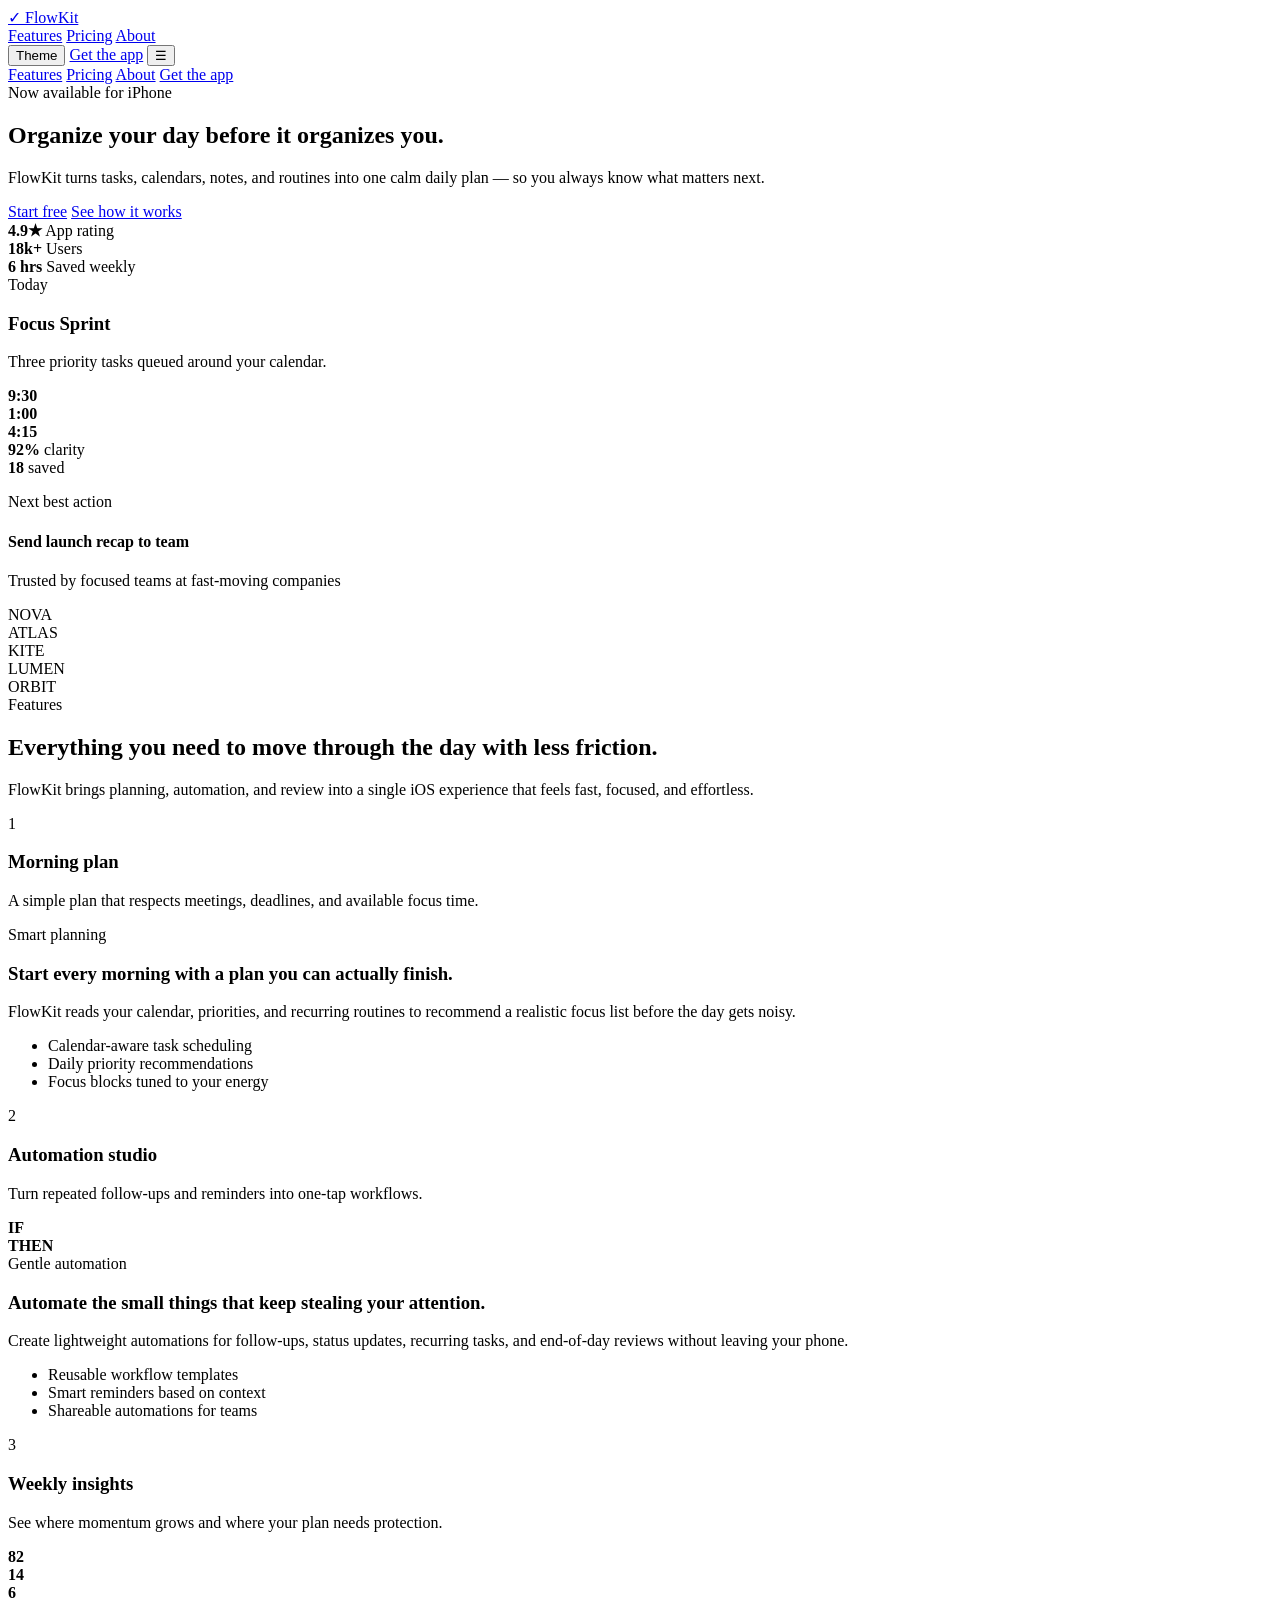
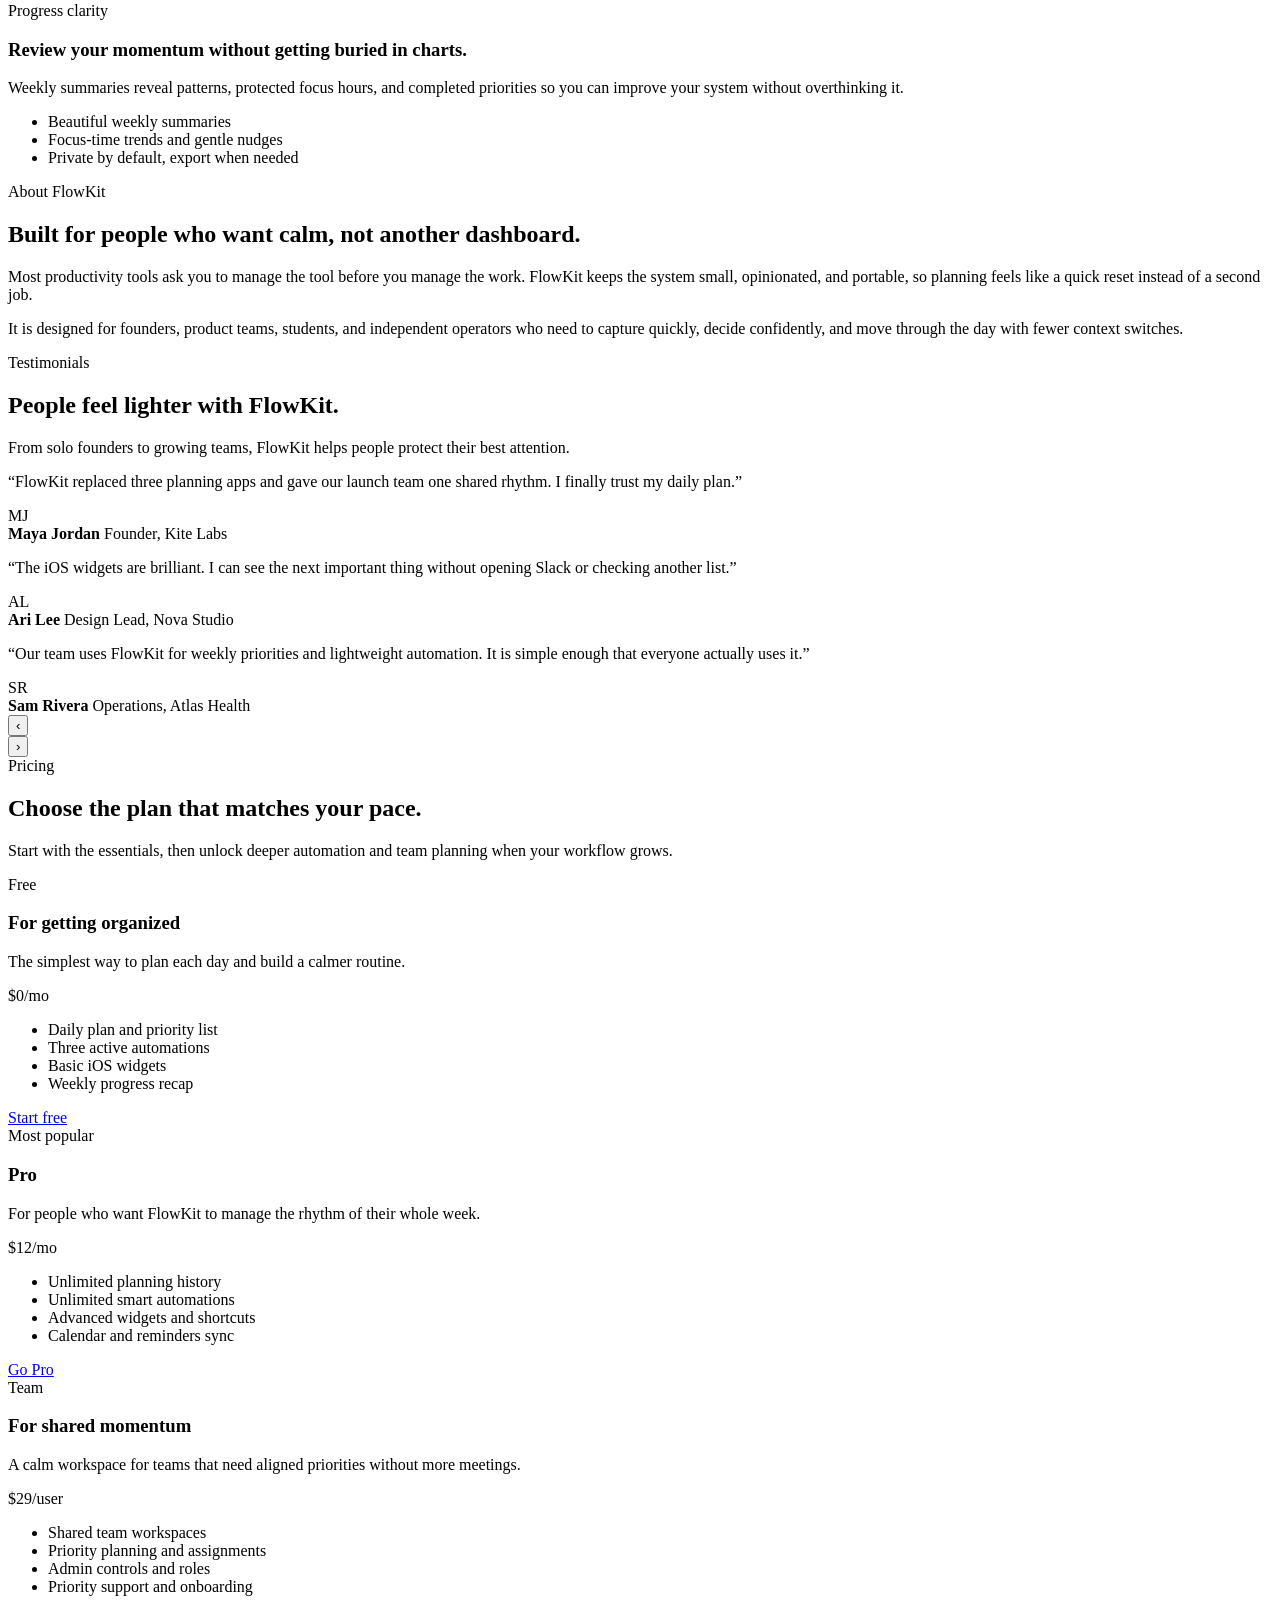
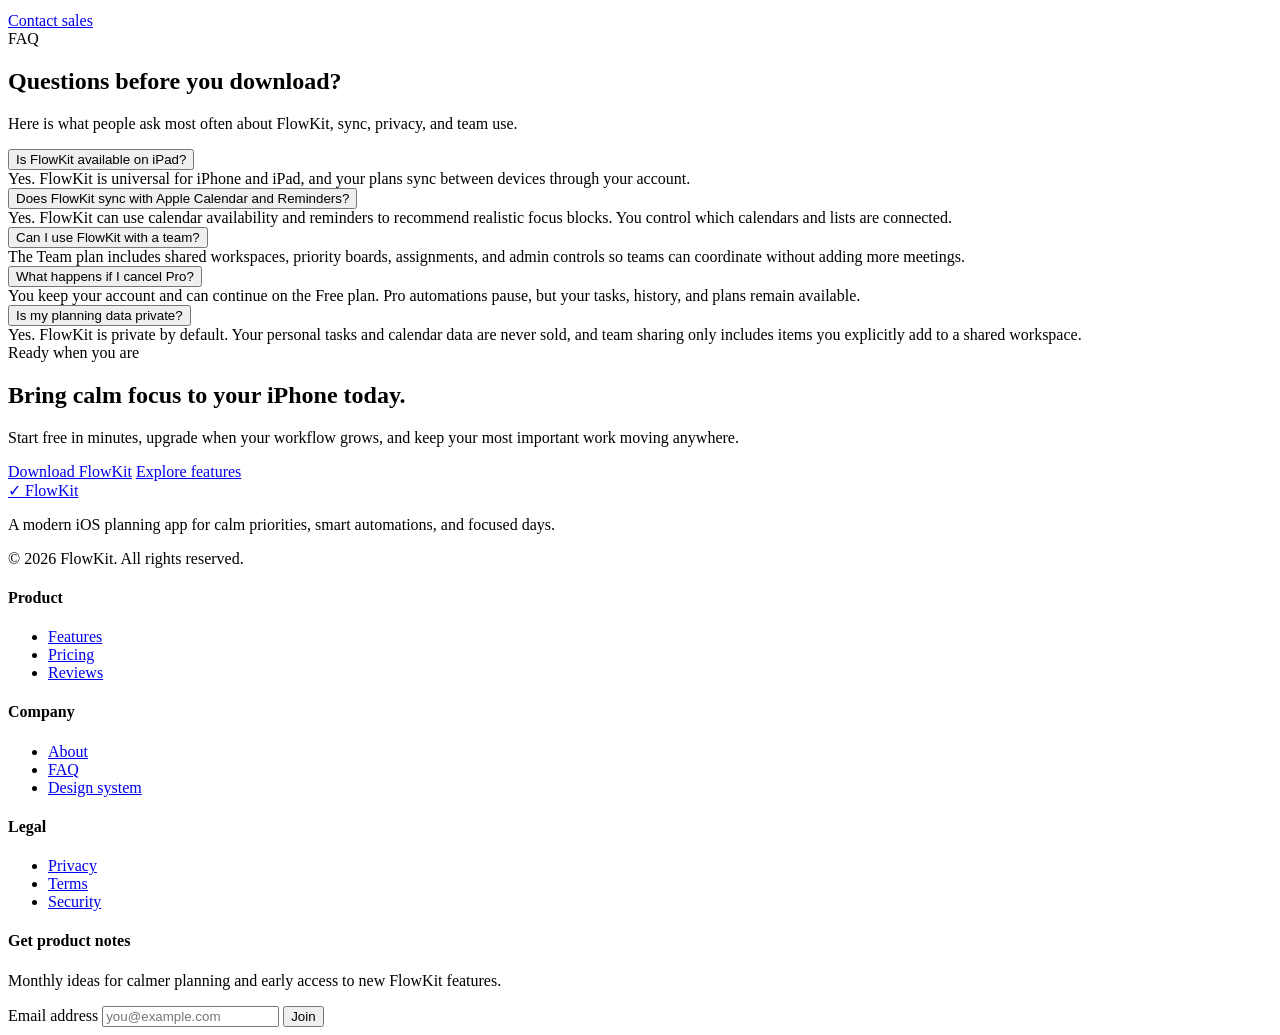
==== commit bf8b6b81: "Publish: prefix root-relative paths with /klar-site-13 for GitHub Pages" ====
--- a/index.html
+++ b/index.html
@@ -1,11 +1,9 @@
-<!DOCTYPE html>
-<html lang="en">
-<head>
-  <meta charset="utf-8" />
-  <meta name="viewport" content="width=device-width, initial-scale=1" />
-  <meta name="description" content="FlowKit is a modern iOS app for calm planning, smart automation, and focused daily productivity." />
+<!DOCTYPE html><html lang="en"><head>
+  <meta charset="utf-8">
+  <meta name="viewport" content="width=device-width, initial-scale=1">
+  <meta name="description" content="FlowKit is a modern iOS app for calm planning, smart automation, and focused daily productivity.">
   <title>FlowKit — Calm productivity for iPhone</title>
-  <link rel="stylesheet" href="/style.css" />
+  <link rel="stylesheet" href="/klar-site-13/style.css">
 </head>
 <body>
   <header class="site-header">
@@ -292,13 +290,13 @@
           </div>
 
           <div class="carousel__controls">
-            <button class="carousel__button" type="button" aria-label="Previous testimonial" data-carousel-prev>‹</button>
+            <button class="carousel__button" type="button" aria-label="Previous testimonial" data-carousel-prev="">‹</button>
             <div class="carousel__dots" aria-hidden="true">
-              <span class="carousel__dot is-active" data-carousel-dot></span>
-              <span class="carousel__dot" data-carousel-dot></span>
-              <span class="carousel__dot" data-carousel-dot></span>
-            </div>
-            <button class="carousel__button" type="button" aria-label="Next testimonial" data-carousel-next>›</button>
+              <span class="carousel__dot is-active" data-carousel-dot=""></span>
+              <span class="carousel__dot" data-carousel-dot=""></span>
+              <span class="carousel__dot" data-carousel-dot=""></span>
+            </div>
+            <button class="carousel__button" type="button" aria-label="Next testimonial" data-carousel-next="">›</button>
           </div>
         </div>
       </div>
@@ -477,7 +475,7 @@
         <p class="text-sm text-muted-foreground mb-4">Monthly ideas for calmer planning and early access to new FlowKit features.</p>
         <form class="newsletter-form" action="#" method="post">
           <label class="sr-only" for="newsletter-email">Email address</label>
-          <input class="input" id="newsletter-email" name="email" type="email" placeholder="you@example.com" required />
+          <input class="input" id="newsletter-email" name="email" type="email" placeholder="you@example.com" required="">
           <button class="btn btn-primary" type="submit">Join</button>
         </form>
       </div>
@@ -555,5 +553,6 @@
       });
     })();
   </script>
-</body>
-</html>
+
+
+</body></html>
